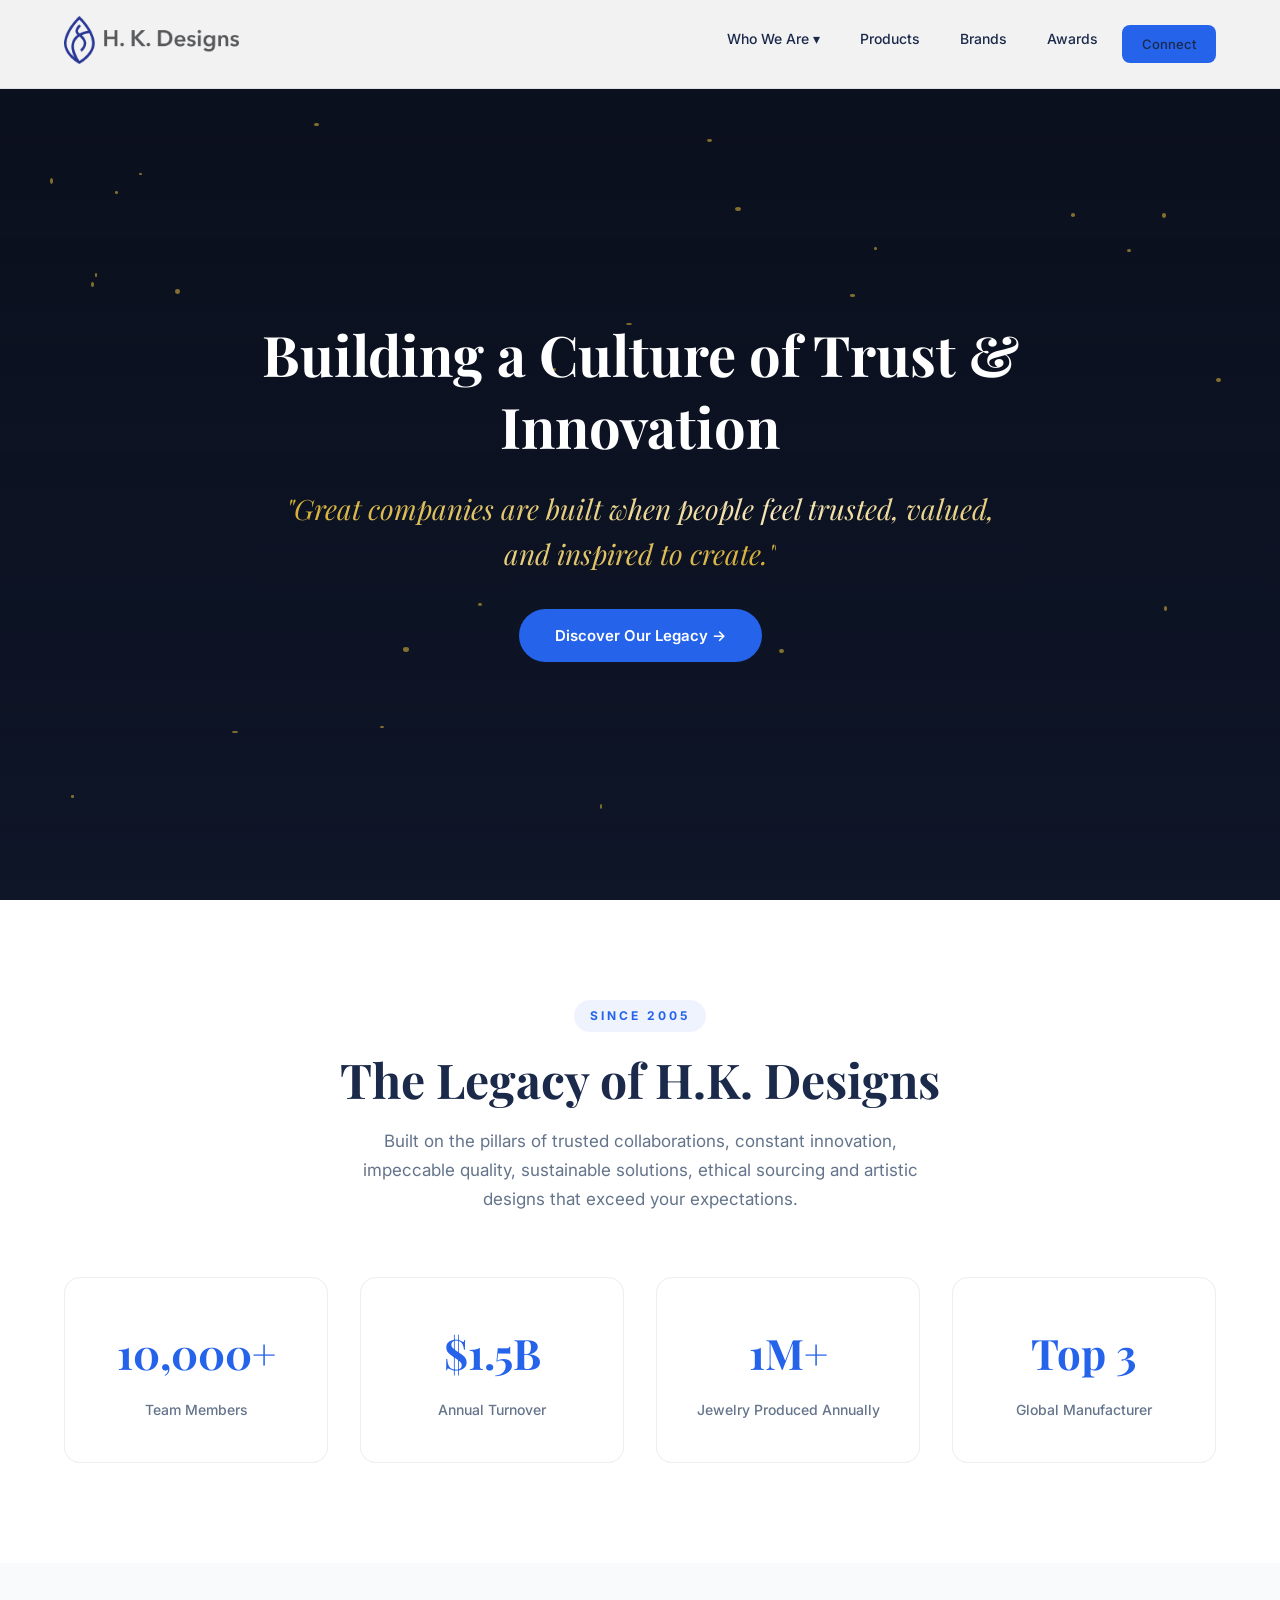
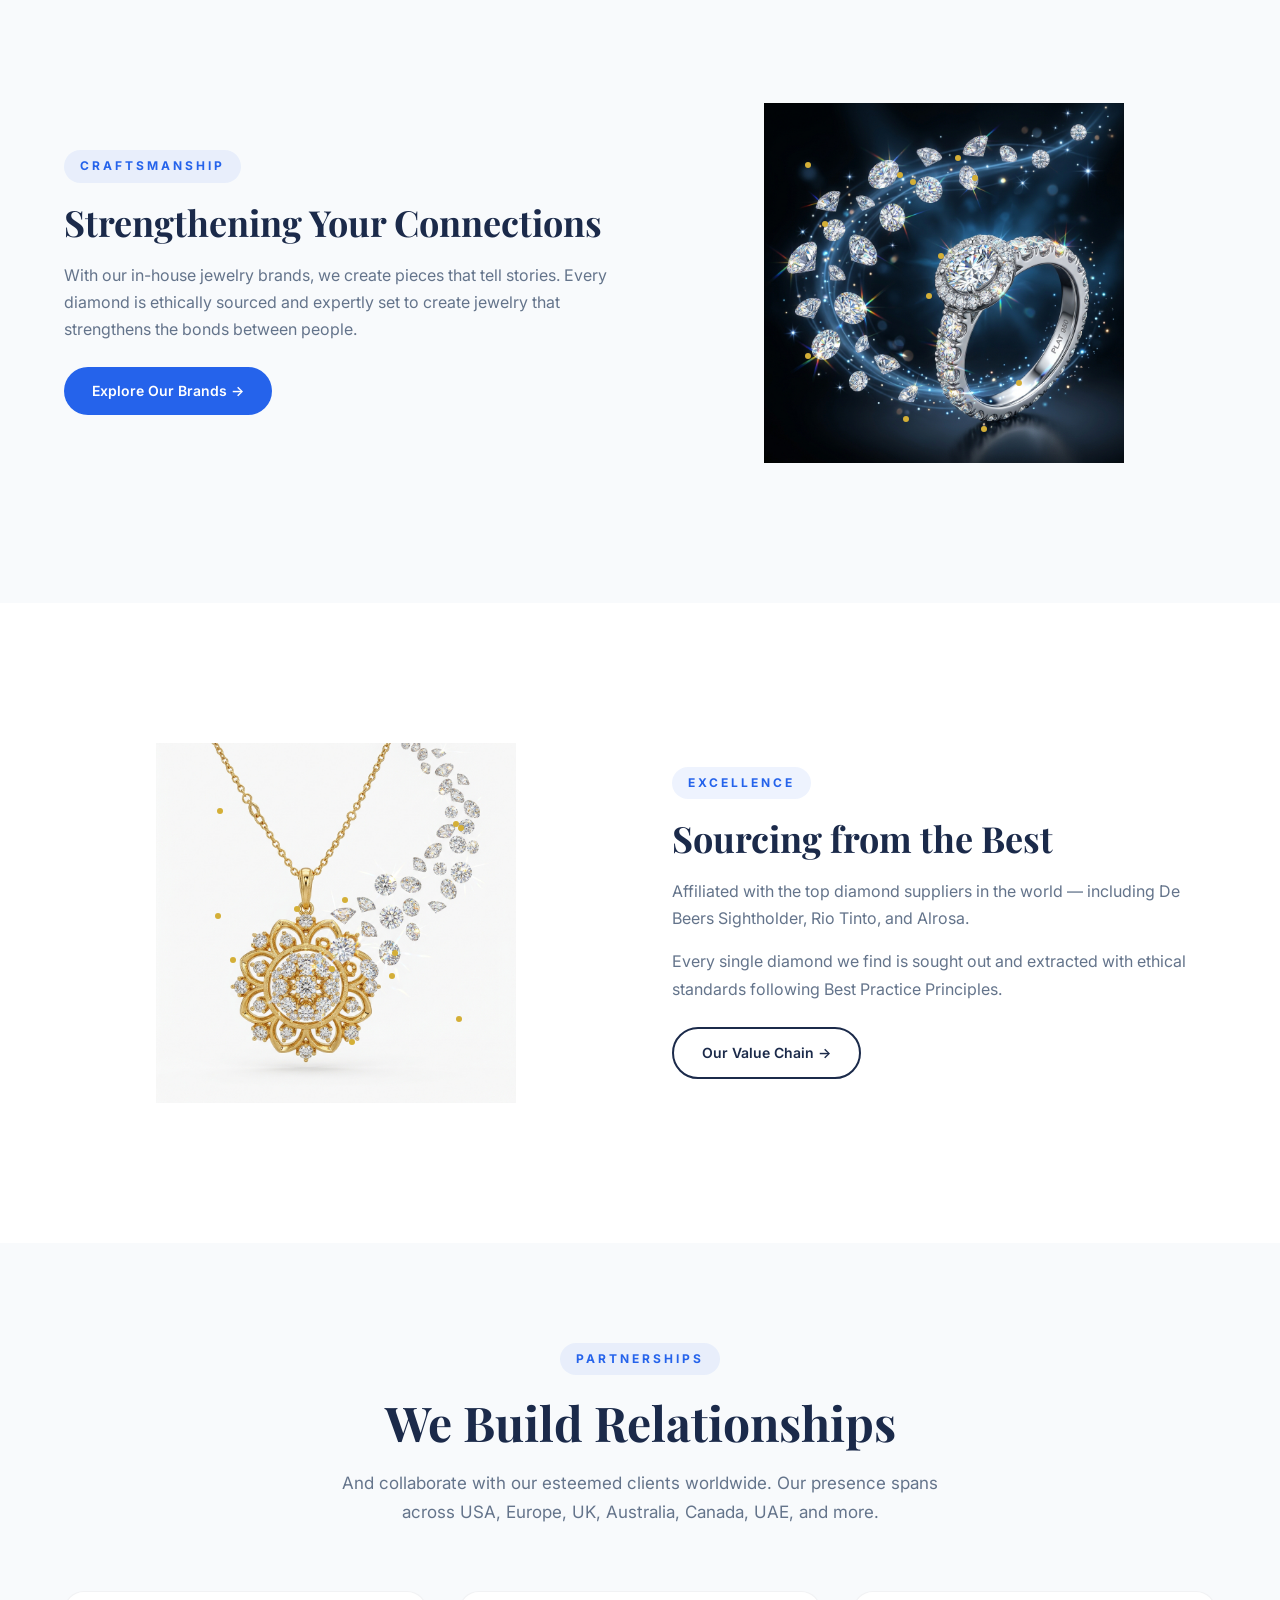
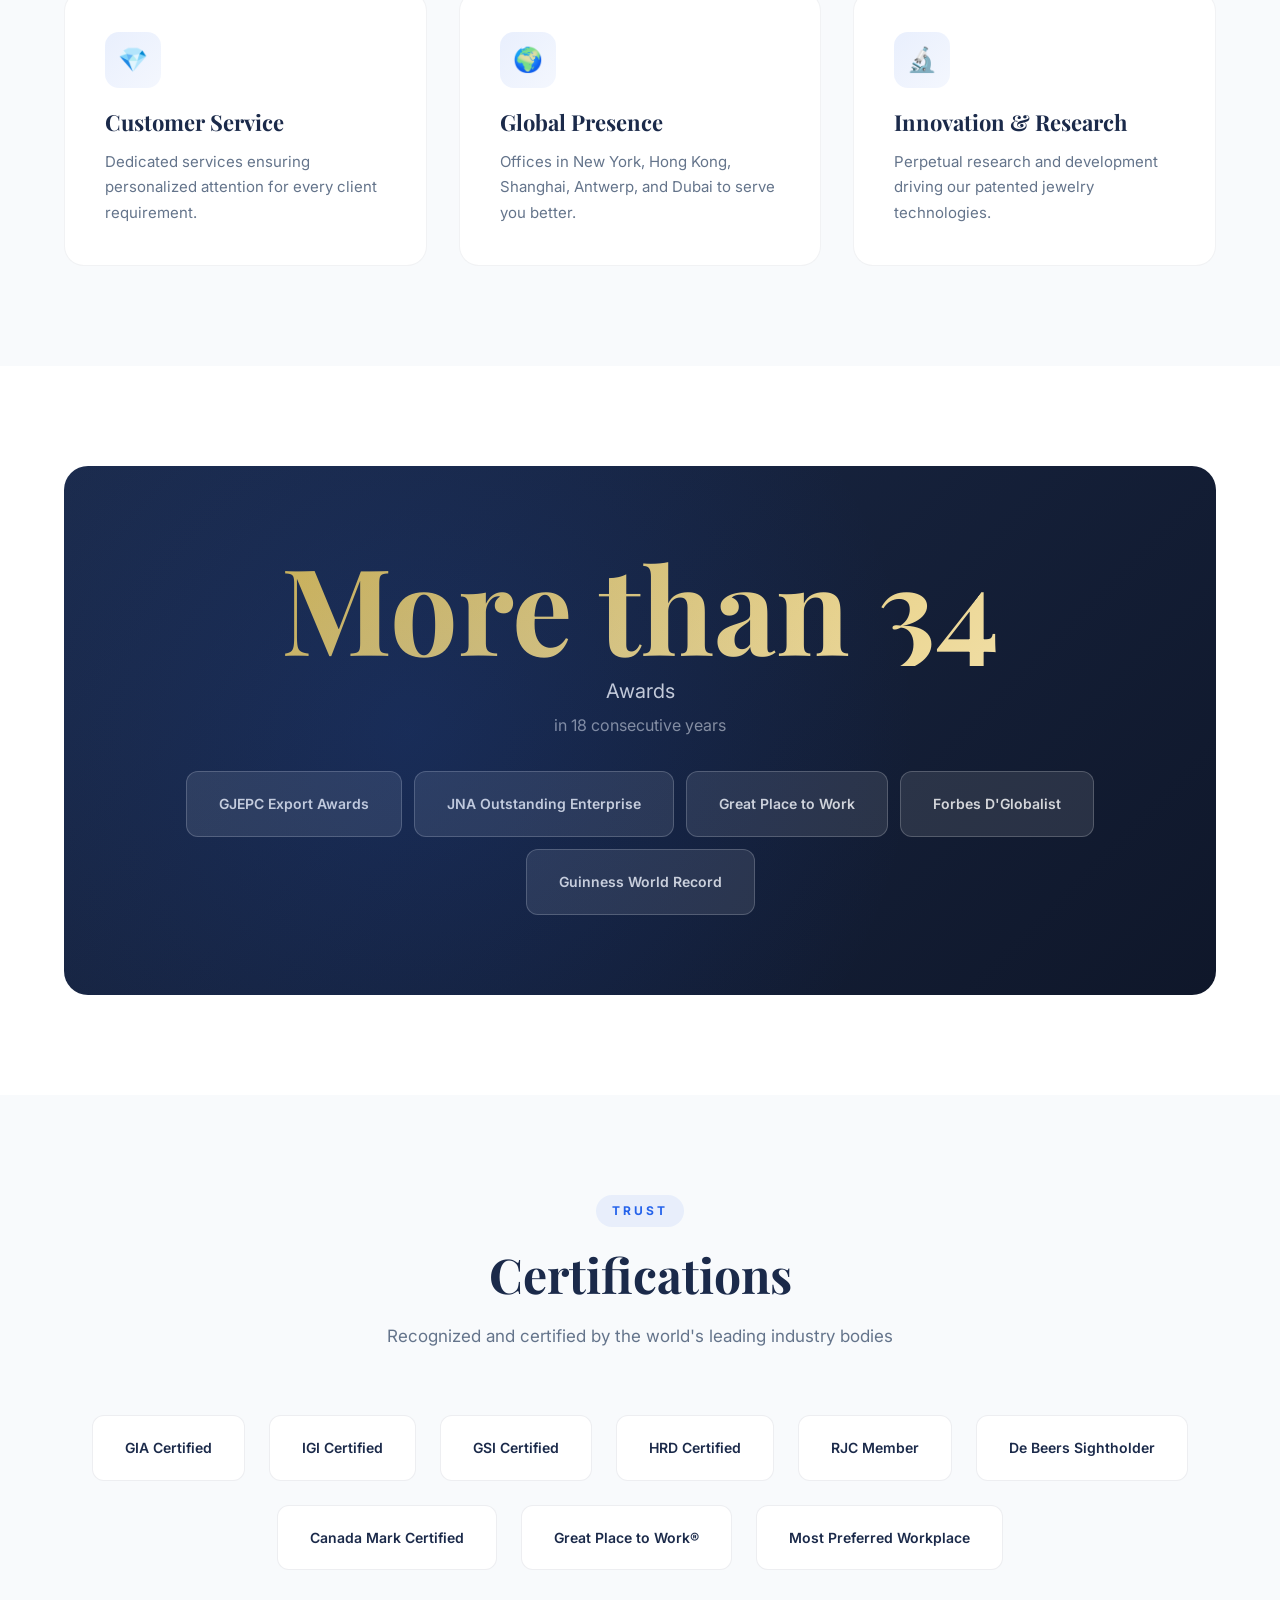
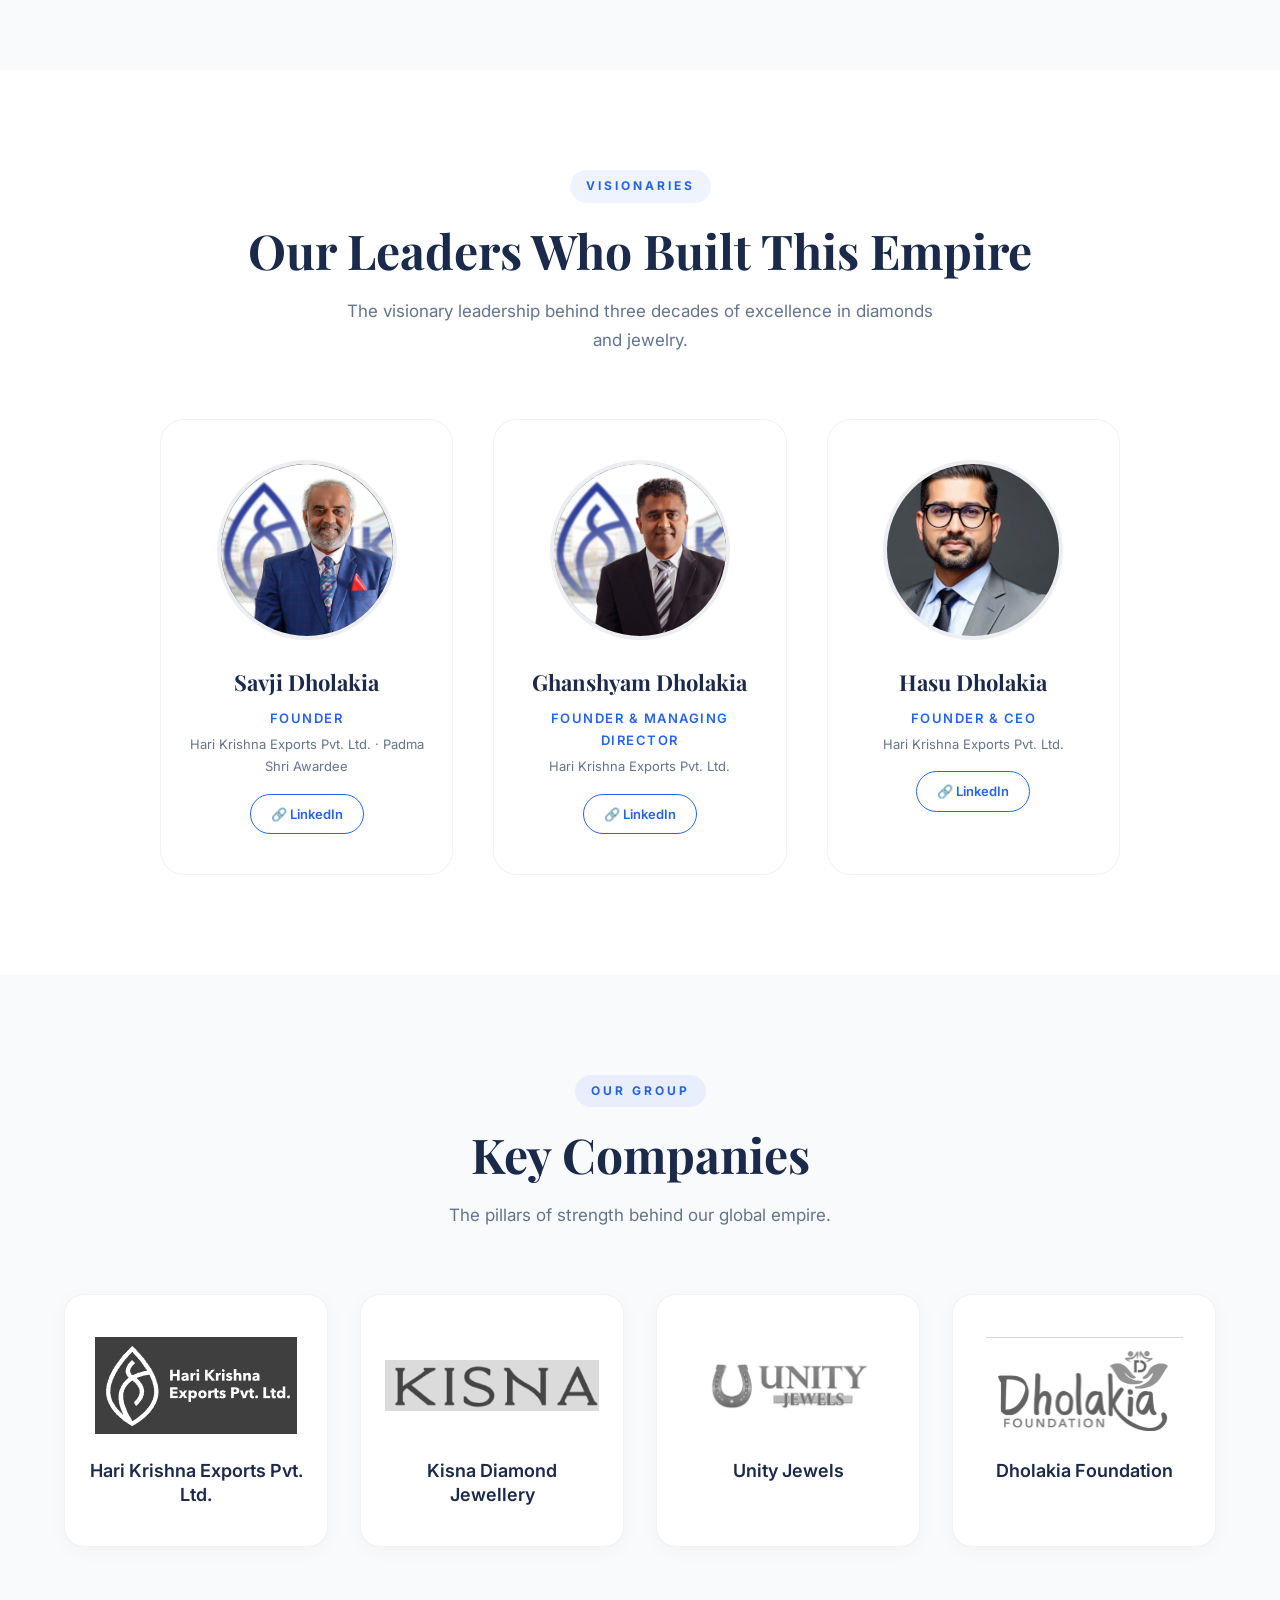
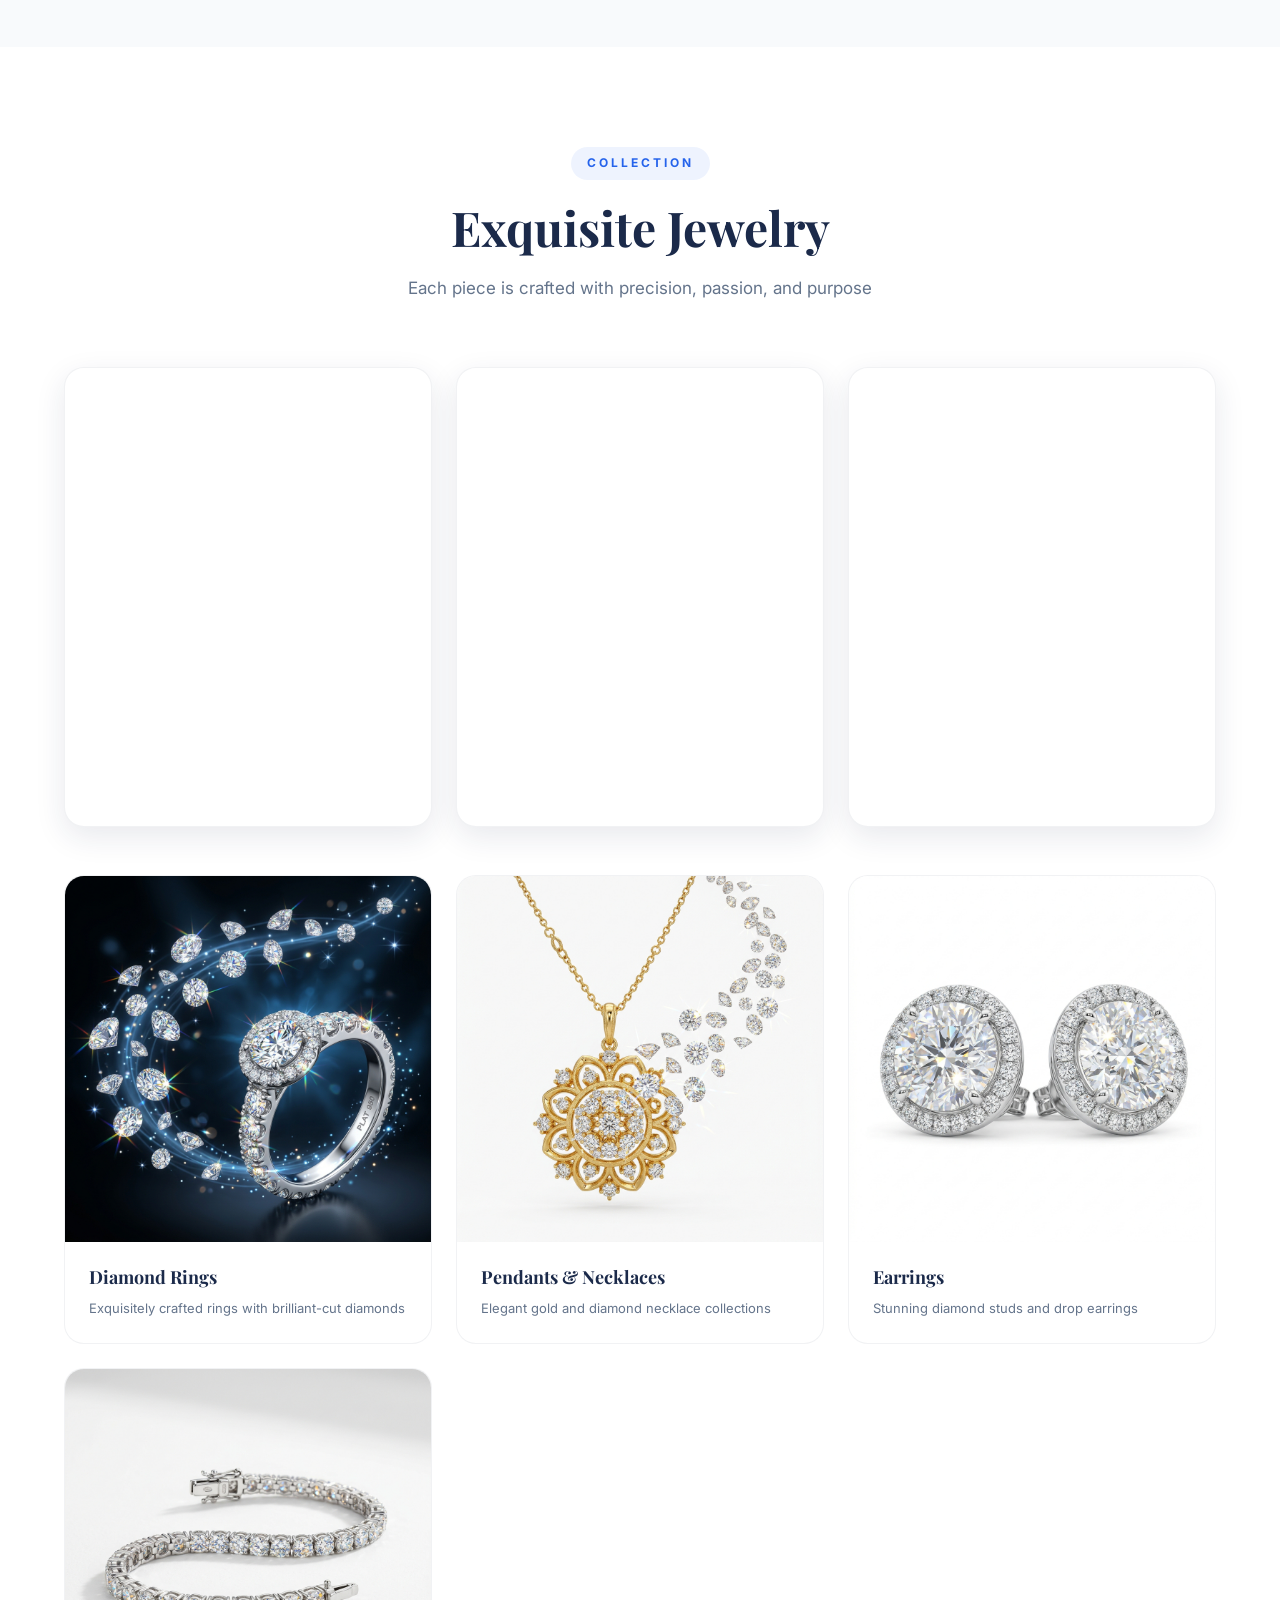
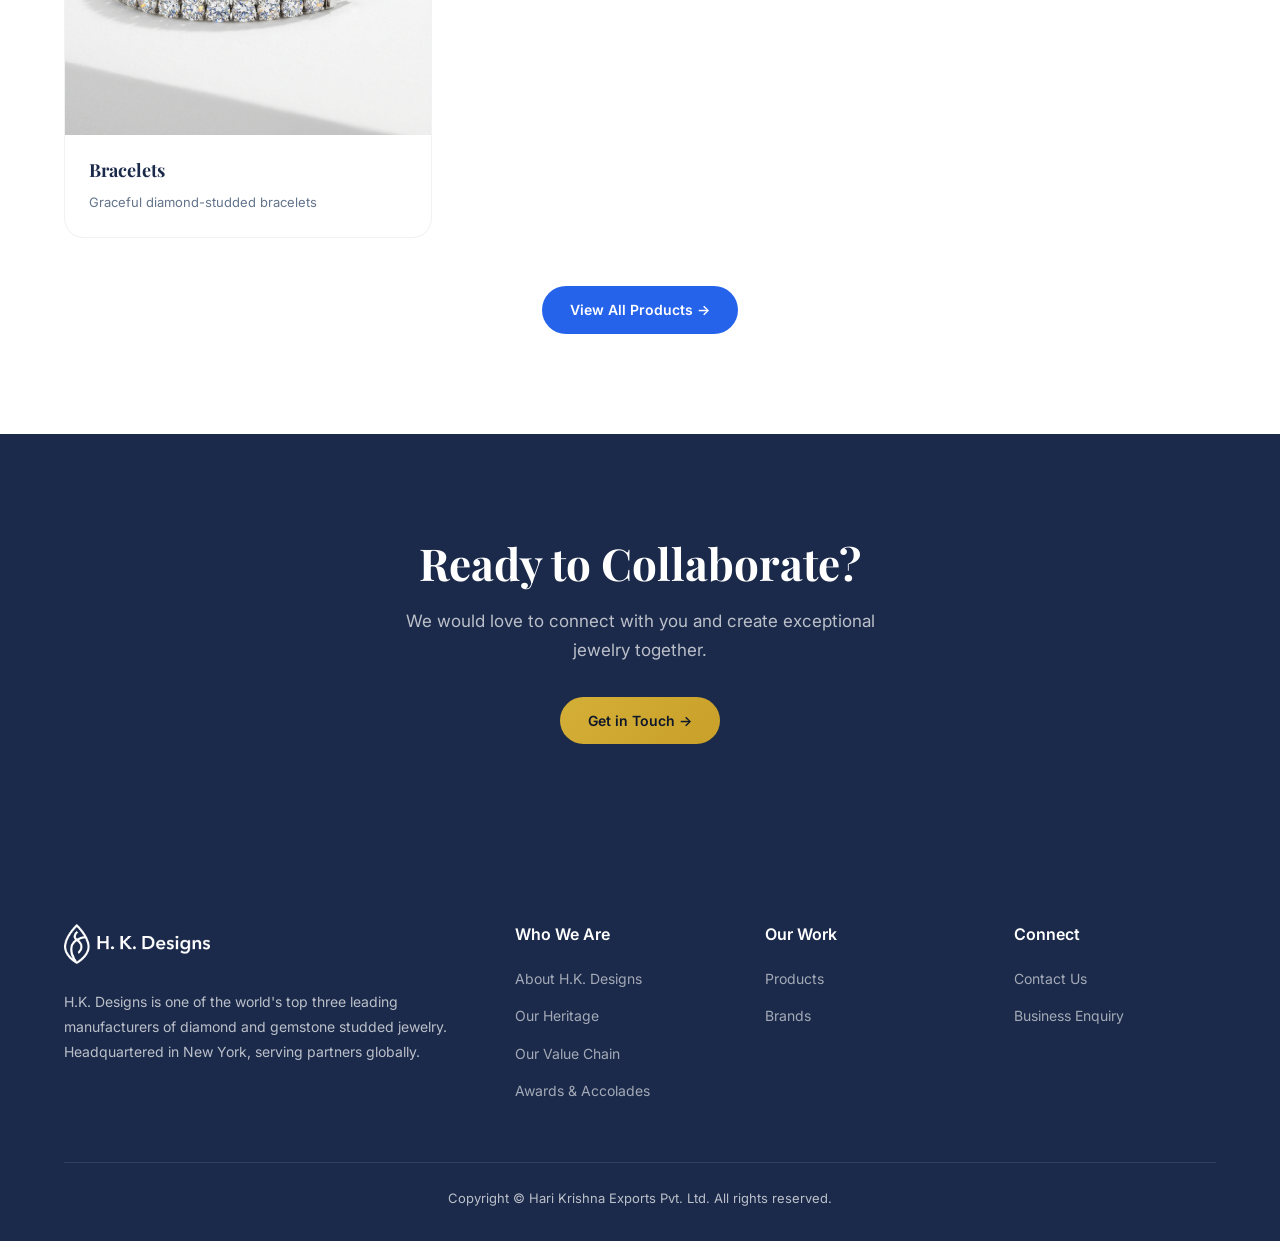
==== index.html @ 6b2a37ac "Complete HK Designs website redesign" ====
<!DOCTYPE html>
<html lang="en">

<head>
  <meta charset="UTF-8">
  <meta name="viewport" content="width=device-width, initial-scale=1.0">
  <meta name="description"
    content="H.K. Designs - Building a culture of Trust and Innovation. World's top diamond and gemstone studded jewelry manufacturer.">
  <title>H.K. Designs | Building a Culture of Trust and Innovation</title>
  <link rel="stylesheet" href="styles.css">
  <link rel="icon" href="img/hk--logo.png">
</head>

<body>

  <!-- NAVBAR -->
  <nav class="navbar" id="navbar">
    <div class="nav-inner">
      <a href="index.html" class="nav-logo"><img src="img/hk--logo.png" alt="H.K. Designs"></a>
      <ul class="nav-links" id="navLinks">
        <li class="dropdown">
          <a href="#">Who We Are ▾</a>
          <ul class="dropdown-menu">
            <li><a href="about.html">About H.K. Designs</a></li>
            <li><a href="heritage.html">Our Heritage</a></li>
            <li><a href="value-chain.html">Our Value Chain</a></li>
          </ul>
        </li>
        <li><a href="products.html">Products</a></li>
        <li><a href="brands.html">Brands</a></li>
        <li><a href="#awards">Awards</a></li>
        <li><a href="#connect" class="btn btn-primary" style="padding:8px 20px;font-size:13px;">Connect</a></li>
      </ul>
      <button class="hamburger" id="hamburger"><span></span><span></span><span></span></button>
    </div>
  </nav>

  <!-- HERO -->
  <section class="hero" id="hero">
    <div class="hero-bg">
      <video src="img/hk-video.mp4" autoplay loop muted playsinline></video>
    </div>
    <div class="hero-overlay"></div>
    <div class="hero-particles"></div>
    <!-- Cinematic stage labels -->
    <div class="hero-stage-label s1">The Foundation</div>
    <div class="hero-stage-label s2">Building the Dream</div>
    <div class="hero-stage-label s3">Coming Together</div>
    <div class="hero-content">
      <h1>Building a Culture of Trust &amp; Innovation</h1>
      <div class="hero-quote">
        <span>"Great companies are built when people feel trusted, valued, and inspired to create."</span>
      </div>
      <a href="about.html" class="hero-cta">Discover Our Legacy →</a>
    </div>
  </section>

  <!-- LEGACY -->
  <section class="section" id="legacy">
    <div class="container">
      <div class="section-header reveal">
        <span class="section-label">Since 2005</span>
        <h2>The Legacy of H.K. Designs</h2>
        <p>Built on the pillars of trusted collaborations, constant innovation, impeccable quality, sustainable
          solutions, ethical sourcing and artistic designs that exceed your expectations.</p>
      </div>
      <div class="stats-grid">
        <div class="stat-card reveal" style="transition-delay:0.1s">
          <div class="stat-number" data-count="10000" data-suffix="+">0</div>
          <div class="stat-label">Team Members</div>
        </div>
        <div class="stat-card reveal" style="transition-delay:0.2s">
          <div class="stat-number">$1.5B</div>
          <div class="stat-label">Annual Turnover</div>
        </div>
        <div class="stat-card reveal" style="transition-delay:0.3s">
          <div class="stat-number">1M+</div>
          <div class="stat-label">Jewelry Produced Annually</div>
        </div>
        <div class="stat-card reveal" style="transition-delay:0.4s">
          <div class="stat-number">Top 3</div>
          <div class="stat-label">Global Manufacturer</div>
        </div>
      </div>
    </div>
  </section>

  <!-- DIAMOND SHOWCASE -->
  <section class="section section-dark">
    <div class="container">
      <div style="display:grid;grid-template-columns:1fr 1fr;gap:64px;align-items:center;">
        <div class="reveal-left">
          <span class="section-label">Craftsmanship</span>
          <h2 style="font-size:36px;margin-bottom:16px;">Strengthening Your Connections</h2>
          <p style="color:var(--text-light);margin-bottom:24px;">With our in-house jewelry brands, we create pieces that
            tell stories. Every diamond is ethically sourced and expertly set to create jewelry that strengthens the
            bonds between people.</p>
          <a href="brands.html" class="btn btn-primary">Explore Our Brands →</a>
        </div>
        <div class="diamond-ring-anim reveal-scale">
          <img src="img/diamond-ring.png" alt="Diamond Ring">
        </div>
      </div>
    </div>
  </section>

  <!-- SOURCING -->
  <section class="section">
    <div class="container">
      <div style="display:grid;grid-template-columns:1fr 1fr;gap:64px;align-items:center;">
        <div class="diamond-ring-anim reveal-scale">
          <img src="img/diamond-pendant.png" alt="Diamond Pendant">
        </div>
        <div class="reveal-right">
          <span class="section-label">Excellence</span>
          <h2 style="font-size:36px;margin-bottom:16px;">Sourcing from the Best</h2>
          <p style="color:var(--text-light);margin-bottom:16px;">Affiliated with the top diamond suppliers in the world
            — including De Beers Sightholder, Rio Tinto, and Alrosa.</p>
          <p style="color:var(--text-light);margin-bottom:24px;">Every single diamond we find is sought out and
            extracted with ethical standards following Best Practice Principles.</p>
          <a href="value-chain.html" class="btn btn-outline">Our Value Chain →</a>
        </div>
      </div>
    </div>
  </section>

  <!-- RELATIONSHIPS -->
  <section class="section section-dark">
    <div class="container">
      <div class="section-header reveal">
        <span class="section-label">Partnerships</span>
        <h2>We Build Relationships</h2>
        <p>And collaborate with our esteemed clients worldwide. Our presence spans across USA, Europe, UK, Australia,
          Canada, UAE, and more.</p>
      </div>
      <div class="features-grid">
        <div class="feature-card reveal" style="transition-delay:0.1s">
          <div class="feature-icon">💎</div>
          <h3>Customer Service</h3>
          <p>Dedicated services ensuring personalized attention for every client requirement.</p>
        </div>
        <div class="feature-card reveal" style="transition-delay:0.2s">
          <div class="feature-icon">🌍</div>
          <h3>Global Presence</h3>
          <p>Offices in New York, Hong Kong, Shanghai, Antwerp, and Dubai to serve you better.</p>
        </div>
        <div class="feature-card reveal" style="transition-delay:0.3s">
          <div class="feature-icon">🔬</div>
          <h3>Innovation & Research</h3>
          <p>Perpetual research and development driving our patented jewelry technologies.</p>
        </div>
      </div>
    </div>
  </section>

  <!-- AWARDS -->
  <section class="section" id="awards">
    <div class="container">
      <div class="awards-counter reveal-scale">
        <div class="awards-number" data-count="34" data-prefix="More than ">0</div>
        <div class="awards-text">Awards</div>
        <div class="awards-sub">in 18 consecutive years</div>
        <div style="margin-top:32px;display:flex;flex-wrap:wrap;gap:12px;justify-content:center;">
          <span class="cert-badge"
            style="background:rgba(255,255,255,0.1);border-color:rgba(255,255,255,0.2);color:rgba(255,255,255,0.8);">GJEPC
            Export Awards</span>
          <span class="cert-badge"
            style="background:rgba(255,255,255,0.1);border-color:rgba(255,255,255,0.2);color:rgba(255,255,255,0.8);">JNA
            Outstanding Enterprise</span>
          <span class="cert-badge"
            style="background:rgba(255,255,255,0.1);border-color:rgba(255,255,255,0.2);color:rgba(255,255,255,0.8);">Great
            Place to Work</span>
          <span class="cert-badge"
            style="background:rgba(255,255,255,0.1);border-color:rgba(255,255,255,0.2);color:rgba(255,255,255,0.8);">Forbes
            D'Globalist</span>
          <span class="cert-badge"
            style="background:rgba(255,255,255,0.1);border-color:rgba(255,255,255,0.2);color:rgba(255,255,255,0.8);">Guinness
            World Record</span>
        </div>
      </div>
    </div>
  </section>

  <!-- CERTIFICATIONS -->
  <section class="section section-dark" id="certifications">
    <div class="container">
      <div class="section-header reveal">
        <span class="section-label">Trust</span>
        <h2>Certifications</h2>
        <p>Recognized and certified by the world's leading industry bodies</p>
      </div>
      <div class="cert-grid reveal">
        <span class="cert-badge">GIA Certified</span>
        <span class="cert-badge">IGI Certified</span>
        <span class="cert-badge">GSI Certified</span>
        <span class="cert-badge">HRD Certified</span>
        <span class="cert-badge">RJC Member</span>
        <span class="cert-badge">De Beers Sightholder</span>
        <span class="cert-badge">Canada Mark Certified</span>
        <span class="cert-badge">Great Place to Work®</span>
        <span class="cert-badge">Most Preferred Workplace</span>
      </div>
    </div>
  </section>

  <!-- OUR LEADERS -->
  <section class="section" id="leaders">
    <div class="container">
      <div class="section-header reveal">
        <span class="section-label">Visionaries</span>
        <h2>Our Leaders Who Built This Empire</h2>
        <p>The visionary leadership behind three decades of excellence in diamonds and jewelry.</p>
      </div>
      <div class="leaders-grid">
        <div class="leader-card reveal" style="transition-delay:0.1s">
          <div class="leader-photo">
            <img src="img/leader-savji.jpg" alt="Savji Dholakia">
          </div>
          <div class="leader-name">Savji Dholakia</div>
          <div class="leader-title">Founder</div>
          <div class="leader-subtitle">Hari Krishna Exports Pvt. Ltd. · Padma Shri Awardee</div>
          <a href="https://www.linkedin.com/in/savjidholakia/" target="_blank" class="leader-linkedin">🔗 LinkedIn</a>
        </div>
        <div class="leader-card reveal" style="transition-delay:0.2s">
          <div class="leader-photo">
            <img src="img/leader-ghanshyam.jpg" alt="Ghanshyam Dholakia">
          </div>
          <div class="leader-name">Ghanshyam Dholakia</div>
          <div class="leader-title">Founder & Managing Director</div>
          <div class="leader-subtitle">Hari Krishna Exports Pvt. Ltd.</div>
          <a href="https://www.linkedin.com/in/gddholakia/" target="_blank" class="leader-linkedin">🔗 LinkedIn</a>
        </div>
        <div class="leader-card reveal" style="transition-delay:0.3s">
          <div class="leader-photo">
            <img src="img/leader-hasu.png" alt="Hasu Dholakia">
          </div>
          <div class="leader-name">Hasu Dholakia</div>
          <div class="leader-title">Founder & CEO</div>
          <div class="leader-subtitle">Hari Krishna Exports Pvt. Ltd.</div>
          <a href="https://www.linkedin.com/in/hasudholakiya/" target="_blank" class="leader-linkedin">🔗 LinkedIn</a>
        </div>
      </div>
    </div>
  </section>

  <!-- KEY COMPANIES -->
  <section class="section section-dark">
    <div class="container">
      <div class="section-header reveal">
        <span class="section-label">Our Group</span>
        <h2>Key Companies</h2>
        <p>The pillars of strength behind our global empire.</p>
      </div>
      <div class="companies-grid">
        <div class="company-card reveal" style="transition-delay:0.1s">
          <div class="company-logo"><img src="img/HARI KRISHNA EXPORT.png" alt="Hari Krishna Exports Pvt. Ltd."></div>
          <h3>Hari Krishna Exports Pvt. Ltd.</h3>
        </div>
        <div class="company-card reveal" style="transition-delay:0.2s">
          <div class="company-logo"><img src="img/KISNA.png" alt="Kisna Diamond Jewellery"></div>
          <h3>Kisna Diamond Jewellery</h3>
        </div>
        <div class="company-card reveal" style="transition-delay:0.3s">
          <div class="company-logo"><img src="img/UNITY JEWEL.png" alt="Unity Jewels"></div>
          <h3>Unity Jewels</h3>
        </div>
        <div class="company-card reveal" style="transition-delay:0.4s">
          <div class="company-logo"><img src="img/DHOLAKIA FOUNDATION.png" alt="Dholakia Foundation"></div>
          <h3>Dholakia Foundation</h3>
        </div>
      </div>
    </div>
  </section>

  <!-- PRODUCTS PREVIEW -->
  <section class="section">
    <div class="container">
      <div class="section-header reveal">
        <span class="section-label">Collection</span>
        <h2>Exquisite Jewelry</h2>
        <p>Each piece is crafted with precision, passion, and purpose</p>
      </div>

      <div class="video-trio-grid">
        <div class="video-card reveal" style="transition-delay:0.1s">
          <video src="img/V1.mp4" autoplay loop muted playsinline></video>
        </div>
        <div class="video-card reveal" style="transition-delay:0.2s">
          <video src="img/V2.mp4" autoplay loop muted playsinline></video>
        </div>
        <div class="video-card reveal" style="transition-delay:0.3s">
          <video src="img/V3.mp4" autoplay loop muted playsinline></video>
        </div>
      </div>

      <div class="products-grid">
        <div class="product-card reveal" style="transition-delay:0.1s">
          <div class="product-img"><img src="img/diamond-ring.png" alt="Rings"></div>
          <div class="product-info">
            <h3>Diamond Rings</h3>
            <p>Exquisitely crafted rings with brilliant-cut diamonds</p>
          </div>
        </div>
        <div class="product-card reveal" style="transition-delay:0.2s">
          <div class="product-img"><img src="img/diamond-pendant.png" alt="Pendants"></div>
          <div class="product-info">
            <h3>Pendants & Necklaces</h3>
            <p>Elegant gold and diamond necklace collections</p>
          </div>
        </div>
        <div class="product-card reveal" style="transition-delay:0.3s">
          <div class="product-img"><img src="img/diamond-earrings.png" alt="Earrings"></div>
          <div class="product-info">
            <h3>Earrings</h3>
            <p>Stunning diamond studs and drop earrings</p>
          </div>
        </div>
        <div class="product-card reveal" style="transition-delay:0.4s">
          <div class="product-img"><img src="img/diamond-bracelet.png" alt="Bracelets"></div>
          <div class="product-info">
            <h3>Bracelets</h3>
            <p>Graceful diamond-studded bracelets</p>
          </div>
        </div>
      </div>
      <div style="text-align:center;margin-top:48px;" class="reveal">
        <a href="products.html" class="btn btn-primary">View All Products →</a>
      </div>
    </div>
  </section>

  <!-- CONNECT -->
  <section class="section section-navy" id="connect">
    <div class="container" style="text-align:center;">
      <div class="reveal">
        <h2 style="font-size:clamp(28px,4vw,44px);color:var(--white);margin-bottom:16px;">Ready to Collaborate?</h2>
        <p style="color:rgba(255,255,255,0.7);max-width:500px;margin:0 auto 32px;font-size:17px;">We would love to
          connect with you and create exceptional jewelry together.</p>
        <a href="mailto:info@hkdesigns.co" class="btn btn-gold">Get in Touch →</a>
      </div>
    </div>
  </section>

  <!-- FOOTER -->
  <footer class="footer">
    <div class="container">
      <div class="footer-grid">
        <div class="footer-about">
          <img src="img/hk--logo.png" alt="HK Designs" style="height:40px;filter:brightness(10);">
          <p>H.K. Designs is one of the world's top three leading manufacturers of diamond and gemstone studded jewelry.
            Headquartered in New York, serving partners globally.</p>
        </div>
        <div>
          <h4>Who We Are</h4>
          <ul class="footer-links">
            <li><a href="about.html">About H.K. Designs</a></li>
            <li><a href="heritage.html">Our Heritage</a></li>
            <li><a href="value-chain.html">Our Value Chain</a></li>
            <li><a href="#awards">Awards & Accolades</a></li>
          </ul>
        </div>
        <div>
          <h4>Our Work</h4>
          <ul class="footer-links">
            <li><a href="products.html">Products</a></li>
            <li><a href="brands.html">Brands</a></li>
          </ul>
        </div>
        <div>
          <h4>Connect</h4>
          <ul class="footer-links">
            <li><a href="mailto:info@hkdesigns.co">Contact Us</a></li>
            <li><a href="mailto:info@hkdesigns.co">Business Enquiry</a></li>
          </ul>
        </div>
      </div>
      <div class="footer-bottom">Copyright © Hari Krishna Exports Pvt. Ltd. All rights reserved.</div>
    </div>
  </footer>

  <script src="script.js"></script>
</body>

</html>
---- styles.css ----
@import url('https://fonts.googleapis.com/css2?family=Playfair+Display:ital,wght@0,400;0,600;0,700;1,400&family=Inter:wght@300;400;500;600;700&display=swap');

:root {
  --navy: #1B2A4A;
  --blue: #2563EB;
  --blue-light: #3B82F6;
  --dark: #0F172A;
  --text: #1E293B;
  --text-light: #64748B;
  --white: #FFFFFF;
  --off-white: #F8FAFC;
  --gold: #D4AF37;
  --gold-light: #F5E6B8;
}

* {
  margin: 0;
  padding: 0;
  box-sizing: border-box;
}

html {
  scroll-behavior: smooth;
}

body {
  font-family: 'Inter', sans-serif;
  color: var(--text);
  background: var(--white);
  overflow-x: hidden;
  line-height: 1.7;
}

h1,
h2,
h3,
h4,
h5 {
  font-family: 'Playfair Display', serif;
  color: var(--navy);
  line-height: 1.3;
}

.container {
  max-width: 1200px;
  margin: 0 auto;
  padding: 0 24px;
}

/* ===== NAVBAR ===== */
.navbar {
  position: fixed;
  top: 0;
  left: 0;
  right: 0;
  z-index: 1000;
  padding: 16px 0;
  background: rgba(255, 255, 255, 0.95);
  backdrop-filter: blur(20px);
  border-bottom: 1px solid rgba(27, 42, 74, 0.08);
  transition: all 0.4s ease;
}

.navbar.scrolled {
  padding: 10px 0;
  box-shadow: 0 4px 30px rgba(0, 0, 0, 0.08);
}

.nav-inner {
  display: flex;
  align-items: center;
  justify-content: space-between;
  max-width: 1200px;
  margin: 0 auto;
  padding: 0 24px;
}

.nav-logo img {
  height: 48px;
  transition: transform 0.3s;
}

.nav-logo img:hover {
  transform: scale(1.05);
}

.nav-links {
  display: flex;
  gap: 8px;
  list-style: none;
}

.nav-links a {
  text-decoration: none;
  color: var(--navy);
  font-weight: 500;
  font-size: 14px;
  padding: 8px 16px;
  border-radius: 8px;
  transition: all 0.3s;
  position: relative;
}

.nav-links a:hover,
.nav-links a.active {
  color: var(--blue);
  background: rgba(37, 99, 235, 0.06);
}

.nav-links .dropdown {
  position: relative;
}

.nav-links .dropdown-menu {
  position: absolute;
  top: 100%;
  left: 0;
  min-width: 220px;
  background: var(--white);
  border-radius: 12px;
  padding: 8px;
  box-shadow: 0 20px 60px rgba(0, 0, 0, 0.12);
  opacity: 0;
  visibility: hidden;
  transform: translateY(10px);
  transition: all 0.3s;
  list-style: none;
}

.nav-links .dropdown:hover .dropdown-menu {
  opacity: 1;
  visibility: visible;
  transform: translateY(0);
}

.dropdown-menu a {
  display: block;
  padding: 10px 16px;
  border-radius: 8px;
  font-size: 13px;
}

.hamburger {
  display: none;
  flex-direction: column;
  gap: 5px;
  cursor: pointer;
  background: none;
  border: none;
  padding: 8px;
}

.hamburger span {
  width: 24px;
  height: 2px;
  background: var(--navy);
  transition: all 0.3s;
  border-radius: 2px;
}

/* ===== HERO SECTION ===== */
.hero {
  position: relative;
  min-height: 100vh;
  display: flex;
  align-items: center;
  justify-content: center;
  overflow: hidden;
  padding-top: 80px;
  background: #0a0e1a;
}

.hero-bg {
  position: absolute;
  inset: 0;
  z-index: 0;
}

/* Multi-layer cinematic reveal: land → buildings → people */
.hero-bg img,
.hero-bg video {
  width: 100%;
  height: 100%;
  object-fit: cover;
  animation: heroStage1 2s ease-out 0.5s forwards,
    heroStage2 2.5s ease-out 2.5s forwards,
    heroStage3 2s ease-out 5s forwards;
  clip-path: inset(100% 0 0 0);
  filter: brightness(0) saturate(0);
  transform: scale(1.2);
}

/* Stage 1: Ground/land appears from bottom */
@keyframes heroStage1 {
  0% {
    clip-path: inset(100% 0 0 0);
    filter: brightness(0) saturate(0);
    transform: scale(1.2);
  }

  100% {
    clip-path: inset(55% 0 0 0);
    filter: brightness(0.4) saturate(0.3);
    transform: scale(1.15);
  }
}

/* Stage 2: Buildings rise up */
@keyframes heroStage2 {
  0% {
    clip-path: inset(55% 0 0 0);
    filter: brightness(0.4) saturate(0.3);
    transform: scale(1.15);
  }

  60% {
    clip-path: inset(15% 0 0 0);
    filter: brightness(0.7) saturate(0.6);
    transform: scale(1.08);
  }

  100% {
    clip-path: inset(0% 0 0 0);
    filter: brightness(0.85) saturate(0.8);
    transform: scale(1.04);
  }
}

/* Stage 3: Full color reveal — people & togetherness */
@keyframes heroStage3 {
  0% {
    filter: brightness(0.85) saturate(0.8);
    transform: scale(1.04);
  }

  100% {
    filter: brightness(1) saturate(1);
    transform: scale(1);
  }
}

.hero-overlay {
  position: absolute;
  inset: 0;
  z-index: 1;
  background: linear-gradient(180deg, rgba(15, 23, 42, 0.2) 0%, rgba(15, 23, 42, 0.5) 50%, rgba(15, 23, 42, 0.85) 100%);
  animation: overlayFade 7s ease forwards;
}

@keyframes overlayFade {
  0% {
    background: linear-gradient(180deg, rgba(10, 14, 26, 1) 0%, rgba(10, 14, 26, 1) 100%);
  }

  30% {
    background: linear-gradient(180deg, rgba(10, 14, 26, 0.8) 0%, rgba(10, 14, 26, 0.9) 100%);
  }

  100% {
    background: linear-gradient(180deg, rgba(15, 23, 42, 0.2) 0%, rgba(15, 23, 42, 0.5) 50%, rgba(15, 23, 42, 0.85) 100%);
  }
}

.hero-content {
  position: relative;
  z-index: 2;
  text-align: center;
  max-width: 900px;
  padding: 40px 24px;
}

.hero-content h1 {
  font-size: clamp(28px, 5vw, 56px);
  color: var(--white);
  margin-bottom: 24px;
  opacity: 0;
  animation: fadeSlideUp 1.2s ease 6s forwards;
}

.hero-quote {
  font-family: 'Playfair Display', serif;
  font-style: italic;
  font-size: clamp(18px, 3vw, 28px);
  color: var(--gold-light);
  line-height: 1.6;
  opacity: 0;
  animation: fadeSlideUp 1.2s ease 6.8s forwards;
  max-width: 750px;
  margin: 0 auto 32px;
}

.hero-quote span {
  background: linear-gradient(90deg, var(--gold), var(--gold-light), var(--gold));
  -webkit-background-clip: text;
  -webkit-text-fill-color: transparent;
  background-clip: text;
}

.hero-cta {
  display: inline-flex;
  align-items: center;
  gap: 8px;
  padding: 14px 36px;
  border-radius: 50px;
  font-weight: 600;
  text-decoration: none;
  font-size: 15px;
  transition: all 0.4s;
  background: var(--blue);
  color: var(--white);
  opacity: 0;
  animation: fadeSlideUp 1s ease 7.5s forwards;
}

.hero-cta:hover {
  background: var(--navy);
  transform: translateY(-2px);
  box-shadow: 0 8px 30px rgba(37, 99, 235, 0.3);
}

/* Stage label overlay */
.hero-stage-label {
  position: absolute;
  bottom: 20%;
  left: 50%;
  transform: translateX(-50%);
  z-index: 3;
  font-family: 'Playfair Display', serif;
  font-size: 18px;
  color: rgba(255, 255, 255, 0.7);
  letter-spacing: 4px;
  text-transform: uppercase;
  opacity: 0;
}

.hero-stage-label.s1 {
  animation: stageLabelShow 2s ease 0.8s forwards;
}

.hero-stage-label.s2 {
  animation: stageLabelShow 2.5s ease 2.8s forwards;
}

.hero-stage-label.s3 {
  animation: stageLabelShow 2s ease 5.2s forwards;
}

@keyframes stageLabelShow {
  0% {
    opacity: 0;
    transform: translateX(-50%) translateY(20px);
  }

  20% {
    opacity: 0.8;
    transform: translateX(-50%) translateY(0);
  }

  80% {
    opacity: 0.8;
    transform: translateX(-50%) translateY(0);
  }

  100% {
    opacity: 0;
    transform: translateX(-50%) translateY(-20px);
  }
}

/* ===== BUILDING ANIMATION PARTICLES ===== */
.hero-particles {
  position: absolute;
  inset: 0;
  z-index: 1;
  pointer-events: none;
  overflow: hidden;
}

.particle {
  position: absolute;
  border-radius: 50%;
  background: rgba(212, 175, 55, 0.6);
  animation: particleFloat 6s ease-in-out infinite;
}

@keyframes particleFloat {

  0%,
  100% {
    transform: translateY(0) scale(1);
    opacity: 0.6;
  }

  50% {
    transform: translateY(-40px) scale(1.5);
    opacity: 1;
  }
}

/* ===== SCROLL ANIMATIONS ===== */
.reveal {
  opacity: 0;
  transform: translateY(40px);
  transition: opacity 0.8s ease, transform 0.8s ease;
}

.reveal.active {
  opacity: 1;
  transform: translateY(0);
}

.reveal-left {
  opacity: 0;
  transform: translateX(-60px);
  transition: all 0.8s ease;
}

.reveal-left.active {
  opacity: 1;
  transform: translateX(0);
}

.reveal-right {
  opacity: 0;
  transform: translateX(60px);
  transition: all 0.8s ease;
}

.reveal-right.active {
  opacity: 1;
  transform: translateX(0);
}

.reveal-scale {
  opacity: 0;
  transform: scale(0.85);
  transition: all 0.8s ease;
}

.reveal-scale.active {
  opacity: 1;
  transform: scale(1);
}

@keyframes fadeSlideUp {
  to {
    opacity: 1;
    transform: translateY(0);
  }
}

/* ===== SECTION STYLES ===== */
.section {
  padding: 100px 0;
}

.section-dark {
  background: var(--off-white);
}

.section-navy {
  background: var(--navy);
}

.section-navy h2,
.section-navy h3,
.section-navy p {
  color: var(--white);
}

.section-header {
  text-align: center;
  margin-bottom: 64px;
}

.section-header h2 {
  font-size: clamp(28px, 4vw, 48px);
  margin-bottom: 16px;
}

.section-header p {
  font-size: 17px;
  color: var(--text-light);
  max-width: 600px;
  margin: 0 auto;
}

.section-label {
  display: inline-block;
  font-size: 12px;
  font-weight: 700;
  letter-spacing: 3px;
  text-transform: uppercase;
  color: var(--blue);
  margin-bottom: 16px;
  padding: 6px 16px;
  background: rgba(37, 99, 235, 0.08);
  border-radius: 50px;
}

/* ===== STATS ===== */
.stats-grid {
  display: grid;
  grid-template-columns: repeat(auto-fit, minmax(220px, 1fr));
  gap: 32px;
  margin-top: 48px;
}

.stat-card {
  text-align: center;
  padding: 40px 24px;
  border-radius: 16px;
  background: var(--white);
  border: 1px solid rgba(27, 42, 74, 0.08);
  transition: all 0.4s;
  position: relative;
  overflow: hidden;
}

.stat-card:hover {
  transform: translateY(-8px);
  box-shadow: 0 20px 60px rgba(0, 0, 0, 0.08);
  border-color: var(--blue);
}

.stat-card::before {
  content: '';
  position: absolute;
  top: 0;
  left: 0;
  right: 0;
  height: 3px;
  background: linear-gradient(90deg, var(--blue), var(--gold));
  transform: scaleX(0);
  transition: transform 0.4s;
  transform-origin: left;
}

.stat-card:hover::before {
  transform: scaleX(1);
}

.stat-number {
  font-family: 'Playfair Display', serif;
  font-size: 42px;
  color: var(--blue);
  font-weight: 700;
}

.stat-label {
  font-size: 14px;
  color: var(--text-light);
  margin-top: 8px;
  font-weight: 500;
}

/* ===== FEATURE CARDS ===== */
.features-grid {
  display: grid;
  grid-template-columns: repeat(auto-fit, minmax(320px, 1fr));
  gap: 32px;
}

.feature-card {
  padding: 40px;
  border-radius: 20px;
  background: var(--white);
  border: 1px solid rgba(27, 42, 74, 0.06);
  transition: all 0.4s;
  position: relative;
  overflow: hidden;
}

.feature-card:hover {
  transform: translateY(-6px);
  box-shadow: 0 24px 64px rgba(0, 0, 0, 0.08);
}

.feature-icon {
  width: 56px;
  height: 56px;
  border-radius: 14px;
  display: flex;
  align-items: center;
  justify-content: center;
  font-size: 24px;
  background: linear-gradient(135deg, rgba(37, 99, 235, 0.1), rgba(37, 99, 235, 0.05));
  margin-bottom: 20px;
}

.feature-card h3 {
  font-size: 22px;
  margin-bottom: 12px;
}

.feature-card p {
  font-size: 15px;
  color: var(--text-light);
  line-height: 1.7;
}

/* ===== IMAGE CARDS ===== */
.img-card {
  border-radius: 20px;
  overflow: hidden;
  position: relative;
  aspect-ratio: 4/3;
  cursor: pointer;
}

.img-card img {
  width: 100%;
  height: 100%;
  object-fit: cover;
  transition: transform 0.6s;
}

.img-card:hover img {
  transform: scale(1.08);
}

.img-card-overlay {
  position: absolute;
  inset: 0;
  background: linear-gradient(180deg, transparent 40%, rgba(15, 23, 42, 0.8) 100%);
  display: flex;
  align-items: flex-end;
  padding: 24px;
  transition: all 0.4s;
}

.img-card-overlay h3 {
  color: var(--white);
  font-size: 20px;
}

/* ===== AWARDS ===== */
.awards-counter {
  text-align: center;
  padding: 80px 24px;
  background: linear-gradient(135deg, var(--navy), #0F172A);
  border-radius: 24px;
  position: relative;
  overflow: hidden;
}

.awards-counter::before {
  content: '';
  position: absolute;
  inset: 0;
  background: radial-gradient(circle at 30% 50%, rgba(37, 99, 235, 0.15) 0%, transparent 60%);
}

.awards-number {
  font-family: 'Playfair Display', serif;
  font-size: clamp(60px, 10vw, 120px);
  background: linear-gradient(135deg, var(--gold), var(--gold-light));
  -webkit-background-clip: text;
  -webkit-text-fill-color: transparent;
  background-clip: text;
  font-weight: 700;
  line-height: 1;
}

.awards-text {
  color: rgba(255, 255, 255, 0.8);
  font-size: 20px;
  margin-top: 8px;
}

.awards-sub {
  color: rgba(255, 255, 255, 0.5);
  font-size: 16px;
  margin-top: 4px;
}

/* ===== DIAMOND ANIMATION ===== */
.diamond-showcase {
  position: relative;
  padding: 80px 0;
  text-align: center;
  overflow: hidden;
}

.diamond-ring-anim {
  position: relative;
  width: 360px;
  height: 360px;
  margin: 40px auto;
}

.diamond-ring-anim img {
  width: 100%;
  height: 100%;
  object-fit: contain;
  animation: floatGlow 4s ease-in-out infinite;
}

@keyframes floatGlow {

  0%,
  100% {
    transform: translateY(0) rotate(0deg);
    filter: drop-shadow(0 0 20px rgba(212, 175, 55, 0.3));
  }

  50% {
    transform: translateY(-16px) rotate(2deg);
    filter: drop-shadow(0 0 40px rgba(212, 175, 55, 0.5));
  }
}

.sparkle {
  position: absolute;
  width: 6px;
  height: 6px;
  background: var(--gold);
  border-radius: 50%;
  animation: sparkle 2s ease-in-out infinite;
}

@keyframes sparkle {

  0%,
  100% {
    opacity: 0;
    transform: scale(0);
  }

  50% {
    opacity: 1;
    transform: scale(1);
  }
}

/* ===== BRAND TIMELINE (DIAMOND DOTS) ===== */
.brand-timeline {
  position: relative;
  max-width: 800px;
  margin: 0 auto;
}

.brand-timeline::before {
  content: '';
  position: absolute;
  left: 50%;
  top: 0;
  bottom: 0;
  width: 2px;
  background: linear-gradient(180deg, var(--blue), var(--gold));
  transform: translateX(-50%);
}

.brand-timeline-item {
  display: flex;
  align-items: flex-start;
  margin-bottom: 48px;
  position: relative;
}

.brand-timeline-item:nth-child(odd) {
  flex-direction: row-reverse;
  text-align: right;
}

.brand-timeline-dot {
  position: absolute;
  left: 50%;
  top: 8px;
  transform: translateX(-50%) rotate(45deg);
  width: 14px;
  height: 14px;
  background: var(--white);
  border: 2px solid var(--blue);
  z-index: 1;
}

.brand-timeline-moving-diamond {
  position: absolute;
  left: 50%;
  top: 0;
  width: 50px;
  height: 50px;
  transform: translateX(-50%);
  background: rgba(255, 255, 255, 0.4);
  border: 2px solid rgba(255, 255, 255, 0.8);
  box-shadow: 0 0 15px rgba(255, 255, 255, 0.6), inset 0 0 10px rgba(255, 255, 255, 0.8);
  backdrop-filter: blur(4px);
  border-radius: 4px;
  z-index: 2;
  animation: rotateDiamond360 4s linear infinite;
  pointer-events: none;
  transition: top 0.1s ease-out;
}

.brand-timeline-moving-diamond img {
  width: 100%;
  height: 100%;
  object-fit: contain;
  opacity: 0.9;
}

@keyframes rotateDiamond360 {
  from {
    transform: translateX(-50%) rotate(0deg);
  }

  to {
    transform: translateX(-50%) rotate(360deg);
  }
}

.brand-timeline-content {
  width: 45%;
  padding: 24px;
  background: var(--white);
  border-radius: 16px;
  border: 1px solid rgba(27, 42, 74, 0.08);
  transition: all 0.4s;
}

.brand-timeline-content:hover {
  box-shadow: 0 12px 40px rgba(0, 0, 0, 0.08);
  transform: translateY(-4px);
}

.brand-timeline-year {
  font-family: 'Playfair Display', serif;
  font-size: 28px;
  color: var(--blue);
  font-weight: 700;
}

.brand-timeline-text {
  font-size: 14px;
  color: var(--text-light);
  margin-top: 8px;
}

@media (max-width: 768px) {
  .brand-timeline::before {
    left: 20px;
  }

  .brand-timeline-item,
  .brand-timeline-item:nth-child(odd) {
    flex-direction: column;
    text-align: left;
    padding-left: 50px;
  }

  .brand-timeline-dot {
    left: 20px;
  }

  .brand-timeline-moving-diamond {
    left: 20px;
    animation: rotateDiamond360Mobile 4s linear infinite;
  }

  @keyframes rotateDiamond360Mobile {
    from {
      transform: translateX(-50%) rotate(0deg);
    }

    to {
      transform: translateX(-50%) rotate(360deg);
    }
  }
}

/* ===== TIMELINE ===== */
.timeline {
  position: relative;
  max-width: 800px;
  margin: 0 auto;
}

.timeline::before {
  content: '';
  position: absolute;
  left: 50%;
  top: 0;
  bottom: 0;
  width: 2px;
  background: linear-gradient(180deg, var(--blue), var(--gold));
  transform: translateX(-50%);
}

.timeline-item {
  display: flex;
  align-items: flex-start;
  margin-bottom: 48px;
  position: relative;
}

.timeline-item:nth-child(odd) {
  flex-direction: row-reverse;
  text-align: right;
}

.timeline-dot {
  position: absolute;
  left: 50%;
  top: 8px;
  transform: translateX(-50%);
  width: 16px;
  height: 16px;
  border-radius: 50%;
  background: var(--blue);
  border: 3px solid var(--white);
  box-shadow: 0 0 0 3px var(--blue);
  z-index: 1;
}

.timeline-content {
  width: 45%;
  padding: 24px;
  background: var(--white);
  border-radius: 16px;
  border: 1px solid rgba(27, 42, 74, 0.08);
  transition: all 0.4s;
}

.timeline-content:hover {
  box-shadow: 0 12px 40px rgba(0, 0, 0, 0.08);
  transform: translateY(-4px);
}

.timeline-year {
  font-family: 'Playfair Display', serif;
  font-size: 28px;
  color: var(--blue);
  font-weight: 700;
}

.timeline-text {
  font-size: 14px;
  color: var(--text-light);
  margin-top: 8px;
}

/* ===== BRANDS GRID ===== */
.brands-grid {
  display: grid;
  grid-template-columns: repeat(auto-fit, minmax(340px, 1fr));
  gap: 32px;
}

.brand-card {
  padding: 40px;
  border-radius: 20px;
  background: var(--white);
  border: 1px solid rgba(27, 42, 74, 0.06);
  transition: all 0.5s;
  position: relative;
  overflow: hidden;
}

.brand-card::after {
  content: '';
  position: absolute;
  bottom: 0;
  left: 0;
  right: 0;
  height: 4px;
  background: linear-gradient(90deg, var(--blue), var(--gold));
  transform: scaleX(0);
  transition: transform 0.4s;
  transform-origin: left;
}

.brand-card:hover {
  transform: translateY(-8px);
  box-shadow: 0 24px 64px rgba(0, 0, 0, 0.1);
}

.brand-card:hover::after {
  transform: scaleX(1);
}

.brand-card h3 {
  font-size: 24px;
  margin-bottom: 8px;
  color: var(--navy);
}

.brand-tagline {
  font-style: italic;
  color: var(--blue);
  font-size: 14px;
  margin-bottom: 16px;
  font-weight: 500;
}

.brand-card p {
  font-size: 14px;
  color: var(--text-light);
  line-height: 1.7;
}

/* ===== VALUE CHAIN ===== */
.chain-steps {
  display: flex;
  flex-direction: column;
  gap: 0;
  position: relative;
}

.chain-step {
  display: grid;
  grid-template-columns: 1fr 80px 1fr;
  align-items: center;
  min-height: 200px;
}

.chain-step:nth-child(even) .chain-text {
  order: 3;
  text-align: left;
}

.chain-step:nth-child(even) .chain-visual {
  order: 1;
}

.chain-num {
  width: 60px;
  height: 60px;
  border-radius: 50%;
  display: flex;
  align-items: center;
  justify-content: center;
  margin: 0 auto;
  background: var(--blue);
  color: var(--white);
  font-weight: 700;
  font-size: 20px;
  font-family: 'Playfair Display', serif;
  position: relative;
  z-index: 1;
}

.chain-text h3 {
  font-size: 22px;
  margin-bottom: 8px;
}

.chain-text p {
  font-size: 14px;
  color: var(--text-light);
}

/* ===== VIDEO TRIO GRID ===== */
.video-trio-grid {
  display: grid;
  grid-template-columns: repeat(3, 1fr);
  gap: 24px;
  margin-bottom: 48px;
}

.video-card {
  border-radius: 20px;
  overflow: hidden;
  position: relative;
  box-shadow: 0 10px 30px rgba(27, 42, 74, 0.1);
  background: var(--white);
  border: 1px solid rgba(27, 42, 74, 0.06);
  aspect-ratio: 4/5;
}

.video-card video {
  width: 100%;
  height: 100%;
  object-fit: cover;
  transition: transform 0.6s;
}

.video-card:hover video {
  transform: scale(1.05);
}

@media (max-width: 768px) {
  .video-trio-grid {
    grid-template-columns: 1fr;
  }
}

/* ===== PRODUCTS GRID ===== */
.products-grid {
  display: grid;
  grid-template-columns: repeat(auto-fit, minmax(280px, 1fr));
  gap: 24px;
}

.product-card {
  border-radius: 20px;
  overflow: hidden;
  background: var(--white);
  border: 1px solid rgba(27, 42, 74, 0.06);
  transition: all 0.5s;
  perspective: 800px;
}

.product-card:hover {
  transform: translateY(-8px);
  box-shadow: 0 24px 64px rgba(0, 0, 0, 0.1);
}

.product-img {
  aspect-ratio: 1;
  overflow: hidden;
  position: relative;
  perspective: 600px;
}

.product-img img {
  width: 100%;
  height: 100%;
  object-fit: cover;
  transition: transform 0.6s;
}

.product-card:hover .product-img img {
  transform: scale(1.1) rotate(1deg);
}

.product-info {
  padding: 24px;
}

.product-info h3 {
  font-size: 18px;
  margin-bottom: 8px;
}

.product-info p {
  font-size: 13px;
  color: var(--text-light);
}

/* 3D Product Showcase Cards */
.product-3d-grid {
  display: grid;
  grid-template-columns: repeat(auto-fit, minmax(300px, 1fr));
  gap: 40px;
}

.product-3d-card {
  perspective: 1000px;
  text-align: center;
}

.product-3d-inner {
  position: relative;
  border-radius: 24px;
  overflow: hidden;
  background: var(--white);
  border: 1px solid rgba(27, 42, 74, 0.06);
  transition: all 0.6s cubic-bezier(0.23, 1, 0.32, 1);
  transform-style: preserve-3d;
}

.product-3d-card:hover .product-3d-inner {
  transform: rotateY(8deg) rotateX(5deg);
  box-shadow: -20px 20px 60px rgba(27, 42, 74, 0.15);
}

.product-3d-card:nth-child(even):hover .product-3d-inner {
  transform: rotateY(-8deg) rotateX(5deg);
  box-shadow: 20px 20px 60px rgba(27, 42, 74, 0.15);
}

.product-3d-img {
  aspect-ratio: 1;
  overflow: hidden;
  position: relative;
  background: linear-gradient(135deg, #f8f9ff, #eef1f8);
}

.product-3d-img img {
  width: 80%;
  height: 80%;
  object-fit: contain;
  position: absolute;
  top: 10%;
  left: 10%;
  transition: transform 0.8s cubic-bezier(0.23, 1, 0.32, 1);
  filter: drop-shadow(0 10px 30px rgba(0, 0, 0, 0.15));
}

.product-3d-card:hover .product-3d-img img {
  transform: scale(1.12) rotateY(15deg);
}

.product-3d-card:nth-child(even):hover .product-3d-img img {
  transform: scale(1.12) rotateY(-15deg);
}

/* Continuous spin variant */
.product-3d-img.spin img {
  animation: gentleSpin 8s ease-in-out infinite;
}

@keyframes gentleSpin {
  0% {
    transform: rotateY(0deg);
  }

  25% {
    transform: rotateY(15deg) scale(1.03);
  }

  50% {
    transform: rotateY(0deg);
  }

  75% {
    transform: rotateY(-15deg) scale(1.03);
  }

  100% {
    transform: rotateY(0deg);
  }
}

/* Float variant */
.product-3d-img.float img {
  animation: floatProduct 5s ease-in-out infinite;
}

@keyframes floatProduct {

  0%,
  100% {
    transform: translateY(0) rotateZ(0deg);
  }

  50% {
    transform: translateY(-12px) rotateZ(2deg);
  }
}

.product-3d-info {
  padding: 28px;
}

.product-3d-info h3 {
  font-size: 20px;
  margin-bottom: 8px;
}

.product-3d-info p {
  font-size: 14px;
  color: var(--text-light);
  line-height: 1.6;
}

.product-3d-badge {
  display: inline-block;
  margin-top: 12px;
  padding: 4px 14px;
  border-radius: 50px;
  font-size: 11px;
  font-weight: 700;
  letter-spacing: 1px;
  text-transform: uppercase;
}

.badge-new {
  background: rgba(37, 99, 235, 0.1);
  color: var(--blue);
}

.badge-popular {
  background: rgba(212, 175, 55, 0.15);
  color: #B8960C;
}

.badge-exclusive {
  background: rgba(27, 42, 74, 0.08);
  color: var(--navy);
}

/* Hero product spotlight */
.product-spotlight {
  display: grid;
  grid-template-columns: 1fr 1fr;
  gap: 64px;
  align-items: center;
  perspective: 1200px;
}

.product-spotlight-img {
  position: relative;
  perspective: 800px;
}

.product-spotlight-img img {
  width: 100%;
  border-radius: 24px;
  filter: drop-shadow(0 20px 50px rgba(0, 0, 0, 0.2));
  transition: transform 0.8s cubic-bezier(0.23, 1, 0.32, 1);
}

.product-spotlight-img:hover img {
  transform: rotateY(12deg) rotateX(5deg) scale(1.05);
}

.product-spotlight-img .sparkle-ring {
  position: absolute;
  inset: -20px;
  border: 2px dashed rgba(212, 175, 55, 0.3);
  border-radius: 50%;
  animation: spinRing 20s linear infinite;
}

@keyframes spinRing {
  to {
    transform: rotate(360deg);
  }
}

/* ===== CERTIFICATIONS ===== */
.cert-grid {
  display: flex;
  flex-wrap: wrap;
  gap: 24px;
  justify-content: center;
}

.cert-badge {
  padding: 20px 32px;
  border-radius: 12px;
  background: var(--white);
  border: 1px solid rgba(27, 42, 74, 0.08);
  font-weight: 600;
  font-size: 14px;
  color: var(--navy);
  transition: all 0.3s;
  cursor: default;
}

.cert-badge:hover {
  border-color: var(--blue);
  color: var(--blue);
  transform: translateY(-4px);
  box-shadow: 0 8px 24px rgba(37, 99, 235, 0.1);
}

/* ===== FOOTER ===== */
.footer {
  background: var(--navy);
  color: rgba(255, 255, 255, 0.7);
  padding: 80px 0 32px;
}

.footer-grid {
  display: grid;
  grid-template-columns: 2fr 1fr 1fr 1fr;
  gap: 48px;
  margin-bottom: 48px;
}

.footer h4 {
  color: var(--white);
  font-size: 16px;
  margin-bottom: 20px;
  font-family: 'Inter', sans-serif;
  font-weight: 600;
}

.footer-about p {
  font-size: 14px;
  line-height: 1.8;
  margin-top: 16px;
}

.footer-links {
  list-style: none;
}

.footer-links li {
  margin-bottom: 10px;
}

.footer-links a {
  color: rgba(255, 255, 255, 0.6);
  text-decoration: none;
  font-size: 14px;
  transition: all 0.3s;
}

.footer-links a:hover {
  color: var(--gold);
  padding-left: 4px;
}

.footer-bottom {
  border-top: 1px solid rgba(255, 255, 255, 0.1);
  padding-top: 24px;
  text-align: center;
  font-size: 13px;
}

/* ===== BREADCRUMB ===== */
.breadcrumb {
  padding: 100px 0 40px;
  background: var(--off-white);
}

.breadcrumb-links {
  display: flex;
  gap: 8px;
  align-items: center;
  font-size: 14px;
}

.breadcrumb-links a {
  color: var(--blue);
  text-decoration: none;
}

.breadcrumb-links span {
  color: var(--text-light);
}

.page-title {
  font-size: clamp(32px, 5vw, 52px);
  margin-top: 16px;
}

/* ===== ABOUT VALUES ===== */
.values-grid {
  display: grid;
  grid-template-columns: repeat(auto-fit, minmax(200px, 1fr));
  gap: 24px;
}

.value-card {
  text-align: center;
  padding: 32px 20px;
  border-radius: 16px;
  background: var(--white);
  border: 1px solid rgba(27, 42, 74, 0.06);
  transition: all 0.4s;
}

.value-card:hover {
  transform: translateY(-6px);
  box-shadow: 0 16px 48px rgba(0, 0, 0, 0.08);
}

.value-icon {
  font-size: 36px;
  margin-bottom: 16px;
}

.value-card h4 {
  font-size: 18px;
  margin-bottom: 8px;
}

.value-card p {
  font-size: 13px;
  color: var(--text-light);
}

/* ===== BUTTONS ===== */
.btn {
  display: inline-flex;
  align-items: center;
  gap: 8px;
  padding: 12px 28px;
  border-radius: 50px;
  font-weight: 600;
  text-decoration: none;
  font-size: 14px;
  transition: all 0.4s;
  cursor: pointer;
  border: none;
}

.btn-primary {
  background: var(--blue);
  color: var(--white);
}

.btn-primary:hover {
  background: var(--navy);
  transform: translateY(-2px);
  box-shadow: 0 8px 24px rgba(37, 99, 235, 0.3);
}

.btn-outline {
  background: transparent;
  color: var(--navy);
  border: 2px solid var(--navy);
}

.btn-outline:hover {
  background: var(--navy);
  color: var(--white);
}

.btn-gold {
  background: linear-gradient(135deg, var(--gold), #C9A029);
  color: var(--dark);
}

.btn-gold:hover {
  transform: translateY(-2px);
  box-shadow: 0 8px 24px rgba(212, 175, 55, 0.4);
}

/* ===== COMPANIES GRID ===== */
.companies-grid {
  display: grid;
  grid-template-columns: repeat(auto-fit, minmax(240px, 1fr));
  gap: 32px;
}

.company-card {
  text-align: center;
  padding: 40px 24px;
  border-radius: 20px;
  background: var(--white);
  border: 1px solid rgba(27, 42, 74, 0.06);
  transition: all 0.5s cubic-bezier(0.23, 1, 0.32, 1);
  position: relative;
  overflow: hidden;
  box-shadow: 0 4px 20px rgba(0, 0, 0, 0.03);
}

.company-card:hover {
  transform: translateY(-8px);
  box-shadow: 0 24px 64px rgba(27, 42, 74, 0.1);
  border-color: rgba(37, 99, 235, 0.3);
}

.company-logo {
  height: 100px;
  display: flex;
  align-items: center;
  justify-content: center;
  margin-bottom: 24px;
}

.company-logo img {
  max-width: 100%;
  max-height: 100%;
  object-fit: contain;
  filter: grayscale(100%) opacity(0.8);
  transition: all 0.5s ease;
}

.company-card:hover .company-logo img {
  filter: grayscale(0%) opacity(1);
  transform: scale(1.05);
}

.company-card h3 {
  font-size: 18px;
  color: var(--navy);
  font-family: 'Inter', sans-serif;
  font-weight: 600;
}

/* ===== LEADERS SECTION ===== */
.leaders-grid {
  display: grid;
  grid-template-columns: repeat(3, 1fr);
  gap: 40px;
  max-width: 960px;
  margin: 0 auto;
}

.leader-card {
  text-align: center;
  padding: 40px 24px;
  border-radius: 24px;
  background: var(--white);
  border: 1px solid rgba(27, 42, 74, 0.06);
  transition: all 0.5s;
  position: relative;
  overflow: hidden;
}

.leader-card:hover {
  transform: translateY(-10px);
  box-shadow: 0 30px 80px rgba(27, 42, 74, 0.12);
  border-color: var(--blue);
}

.leader-card::before {
  content: '';
  position: absolute;
  top: 0;
  left: 0;
  right: 0;
  height: 4px;
  background: linear-gradient(90deg, var(--blue), var(--gold));
  transform: scaleX(0);
  transition: transform 0.5s;
  transform-origin: left;
}

.leader-card:hover::before {
  transform: scaleX(1);
}

.leader-photo {
  width: 180px;
  height: 180px;
  border-radius: 50%;
  margin: 0 auto 24px;
  overflow: hidden;
  border: 4px solid rgba(27, 42, 74, 0.08);
  transition: all 0.5s;
  position: relative;
}

.leader-card:hover .leader-photo {
  border-color: var(--blue);
  box-shadow: 0 0 0 6px rgba(37, 99, 235, 0.15);
  transform: scale(1.05);
}

.leader-photo img {
  width: 100%;
  height: 100%;
  object-fit: cover;
  transition: transform 0.5s;
}

.leader-card:hover .leader-photo img {
  transform: scale(1.08);
}

.leader-name {
  font-family: 'Playfair Display', serif;
  font-size: 22px;
  color: var(--navy);
  margin-bottom: 6px;
  font-weight: 700;
}

.leader-title {
  font-size: 13px;
  color: var(--blue);
  font-weight: 600;
  text-transform: uppercase;
  letter-spacing: 1.5px;
  margin-bottom: 4px;
}

.leader-subtitle {
  font-size: 13px;
  color: var(--text-light);
  margin-bottom: 16px;
}

.leader-linkedin {
  display: inline-flex;
  align-items: center;
  gap: 6px;
  padding: 8px 20px;
  border-radius: 50px;
  font-size: 13px;
  text-decoration: none;
  color: var(--blue);
  font-weight: 600;
  border: 1.5px solid var(--blue);
  transition: all 0.3s;
}

.leader-linkedin:hover {
  background: var(--blue);
  color: var(--white);
}

@media (max-width: 768px) {
  .leaders-grid {
    grid-template-columns: 1fr;
    max-width: 360px;
  }
}

/* ===== FALLING DIAMONDS ON SCROLL ===== */
.scroll-diamond {
  position: fixed;
  width: 18px;
  height: 18px;
  z-index: 999;
  pointer-events: none;
  opacity: 0;
  animation: diamondFall 2.5s ease-in forwards;
}

.scroll-diamond::before {
  content: '💎';
  font-size: 16px;
  display: block;
}

.scroll-diamond.alt::before {
  content: '◆';
  font-size: 14px;
  color: var(--blue);
  text-shadow: 0 0 8px rgba(37, 99, 235, 0.5);
}

.scroll-diamond.gold::before {
  content: '◆';
  font-size: 12px;
  color: var(--gold);
  text-shadow: 0 0 8px rgba(212, 175, 55, 0.5);
}

@keyframes diamondFall {
  0% {
    opacity: 0;
    transform: translateY(-20px) rotate(0deg) scale(0.5);
  }

  10% {
    opacity: 1;
    transform: translateY(0) rotate(30deg) scale(1);
  }

  70% {
    opacity: 0.8;
    transform: translateY(calc(100vh - 100px)) rotate(280deg) scale(0.9);
  }

  100% {
    opacity: 0;
    transform: translateY(100vh) rotate(360deg) scale(0.3);
  }
}

/* Left-side diamonds sway right */
.scroll-diamond.from-left {
  animation: diamondFallLeft 2.5s ease-in forwards;
}

@keyframes diamondFallLeft {
  0% {
    opacity: 0;
    transform: translateY(-20px) translateX(0) rotate(0deg) scale(0.5);
  }

  10% {
    opacity: 1;
    transform: translateY(0) translateX(10px) rotate(20deg) scale(1);
  }

  40% {
    transform: translateY(40vh) translateX(50px) rotate(140deg) scale(0.9);
    opacity: 0.8;
  }

  70% {
    transform: translateY(70vh) translateX(20px) rotate(260deg) scale(0.7);
    opacity: 0.5;
  }

  100% {
    opacity: 0;
    transform: translateY(100vh) translateX(40px) rotate(360deg) scale(0.3);
  }
}

/* Right-side diamonds sway left */
.scroll-diamond.from-right {
  animation: diamondFallRight 2.5s ease-in forwards;
}

@keyframes diamondFallRight {
  0% {
    opacity: 0;
    transform: translateY(-20px) translateX(0) rotate(0deg) scale(0.5);
  }

  10% {
    opacity: 1;
    transform: translateY(0) translateX(-10px) rotate(-20deg) scale(1);
  }

  40% {
    transform: translateY(40vh) translateX(-50px) rotate(-140deg) scale(0.9);
    opacity: 0.8;
  }

  70% {
    transform: translateY(70vh) translateX(-20px) rotate(-260deg) scale(0.7);
    opacity: 0.5;
  }

  100% {
    opacity: 0;
    transform: translateY(100vh) translateX(-40px) rotate(-360deg) scale(0.3);
  }
}

/* ===== RESPONSIVE ===== */
@media (max-width: 768px) {
  .nav-links {
    display: none;
    position: fixed;
    top: 0;
    left: 0;
    right: 0;
    bottom: 0;
    background: var(--white);
    flex-direction: column;
    align-items: center;
    justify-content: center;
    gap: 16px;
  }

  .nav-links.open {
    display: flex;
  }

  .hamburger {
    display: flex;
  }

  .footer-grid {
    grid-template-columns: 1fr;
  }

  .timeline::before {
    left: 20px;
  }

  .timeline-item,
  .timeline-item:nth-child(odd) {
    flex-direction: column;
    text-align: left;
    padding-left: 50px;
  }

  .timeline-dot {
    left: 20px;
  }

  .timeline-content {
    width: 100%;
  }

  .chain-step {
    grid-template-columns: 60px 1fr;
  }

  .chain-step:nth-child(even) .chain-text {
    order: unset;
    text-align: left;
  }

  .chain-step:nth-child(even) .chain-visual {
    display: none;
  }

  .chain-step .chain-visual {
    display: none;
  }

  .features-grid {
    grid-template-columns: 1fr;
  }

  .brands-grid {
    grid-template-columns: 1fr;
  }
}
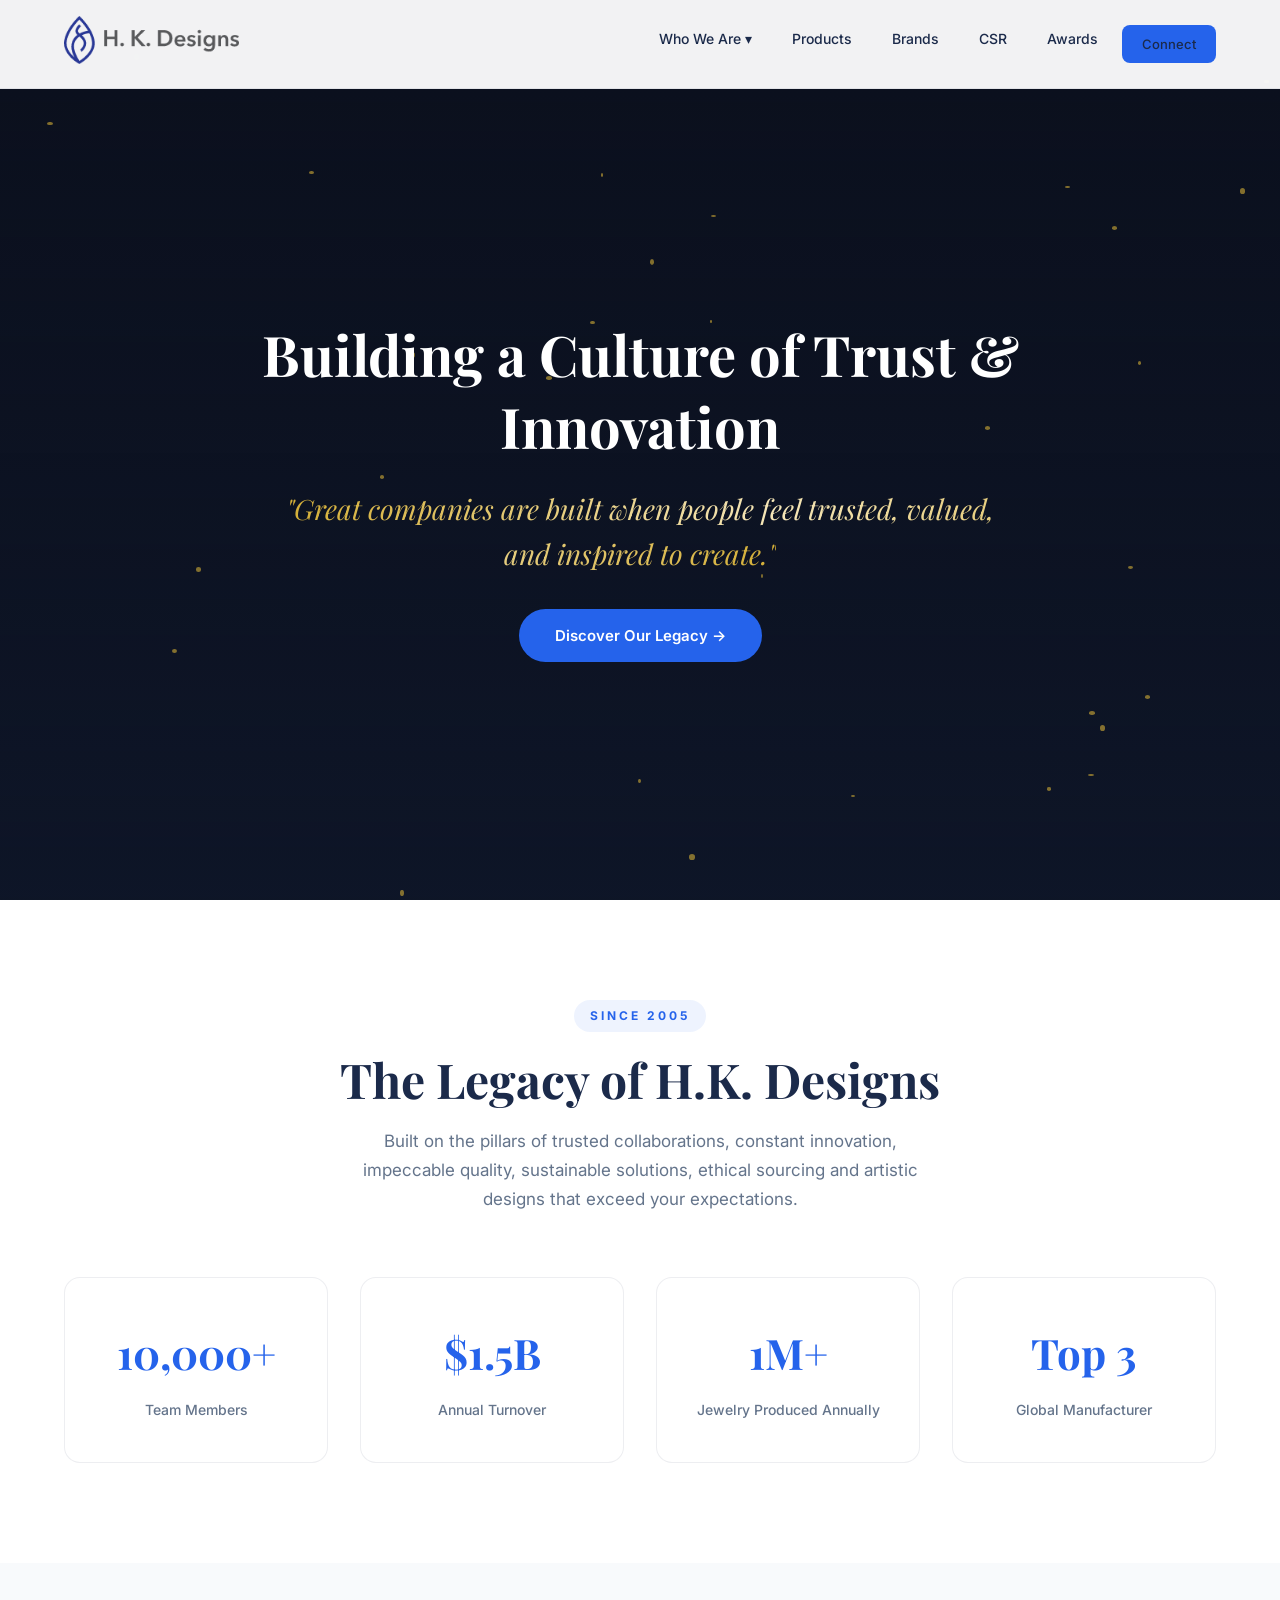
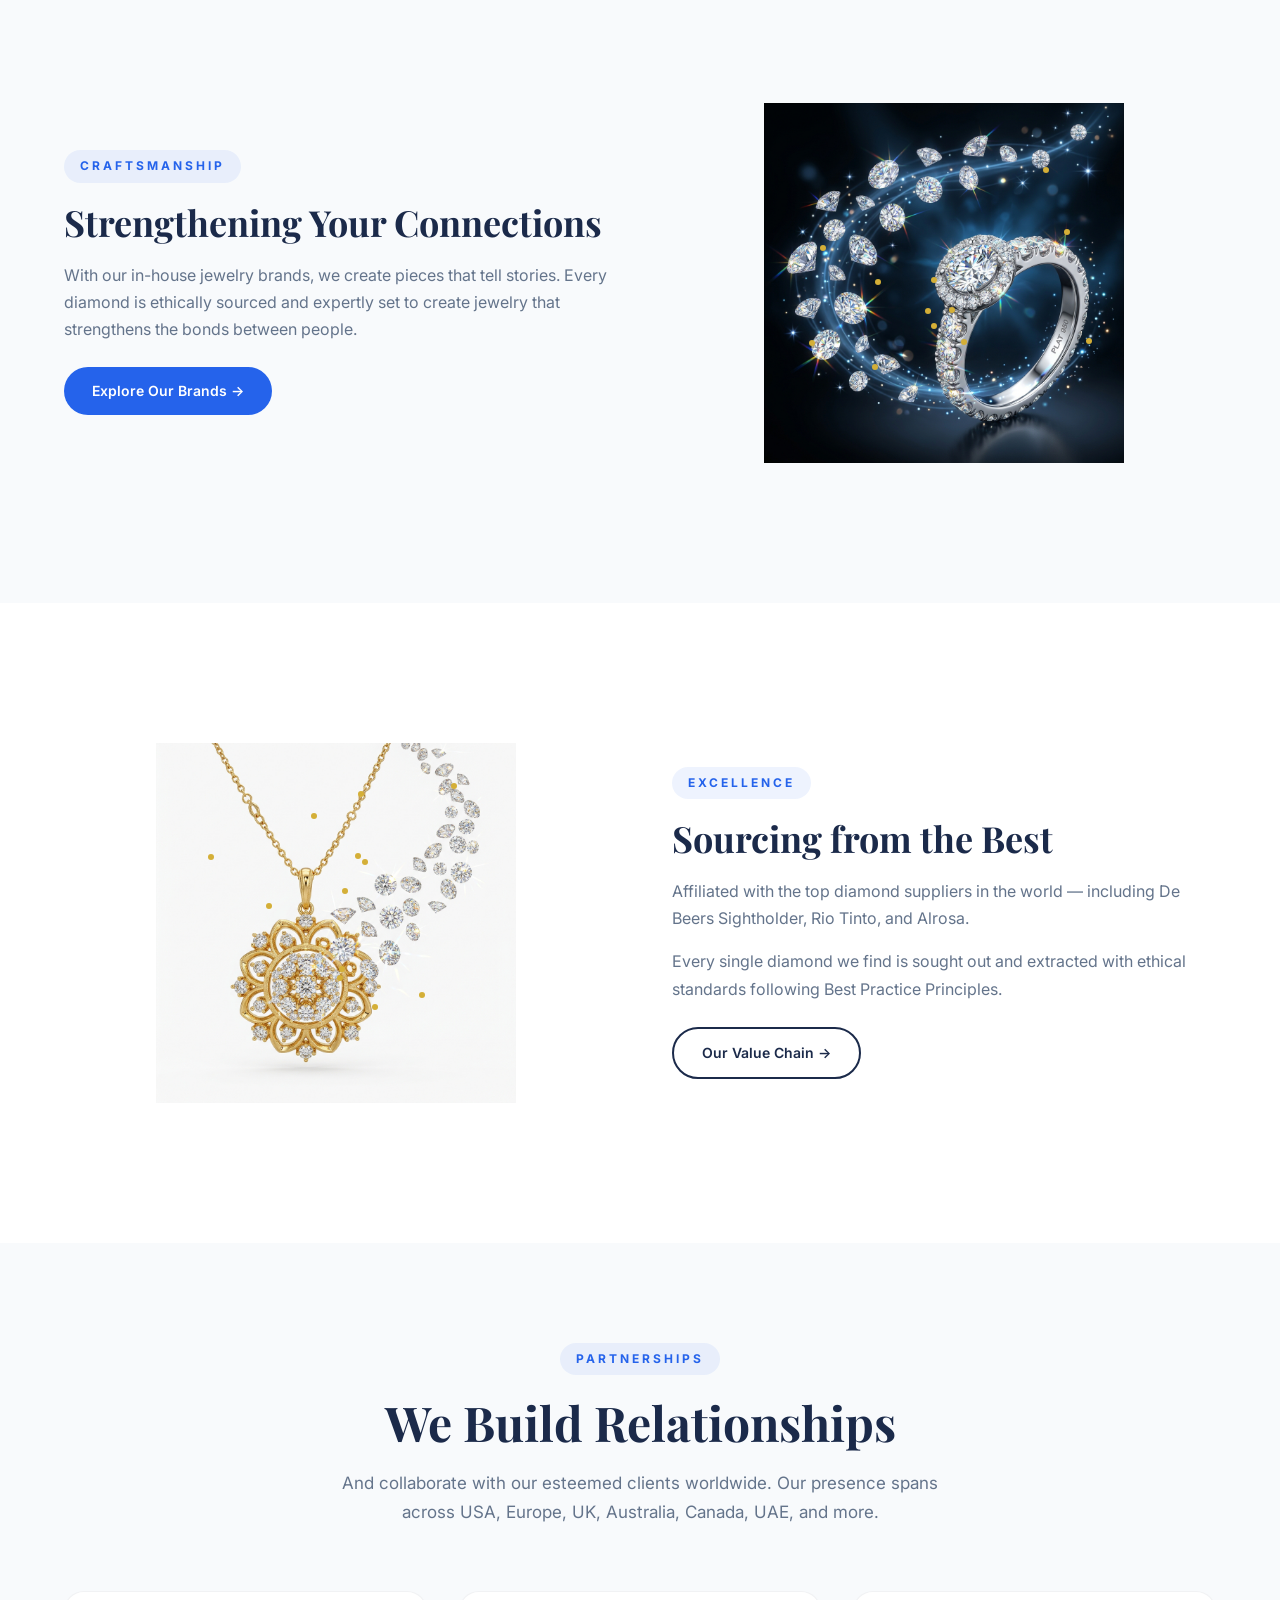
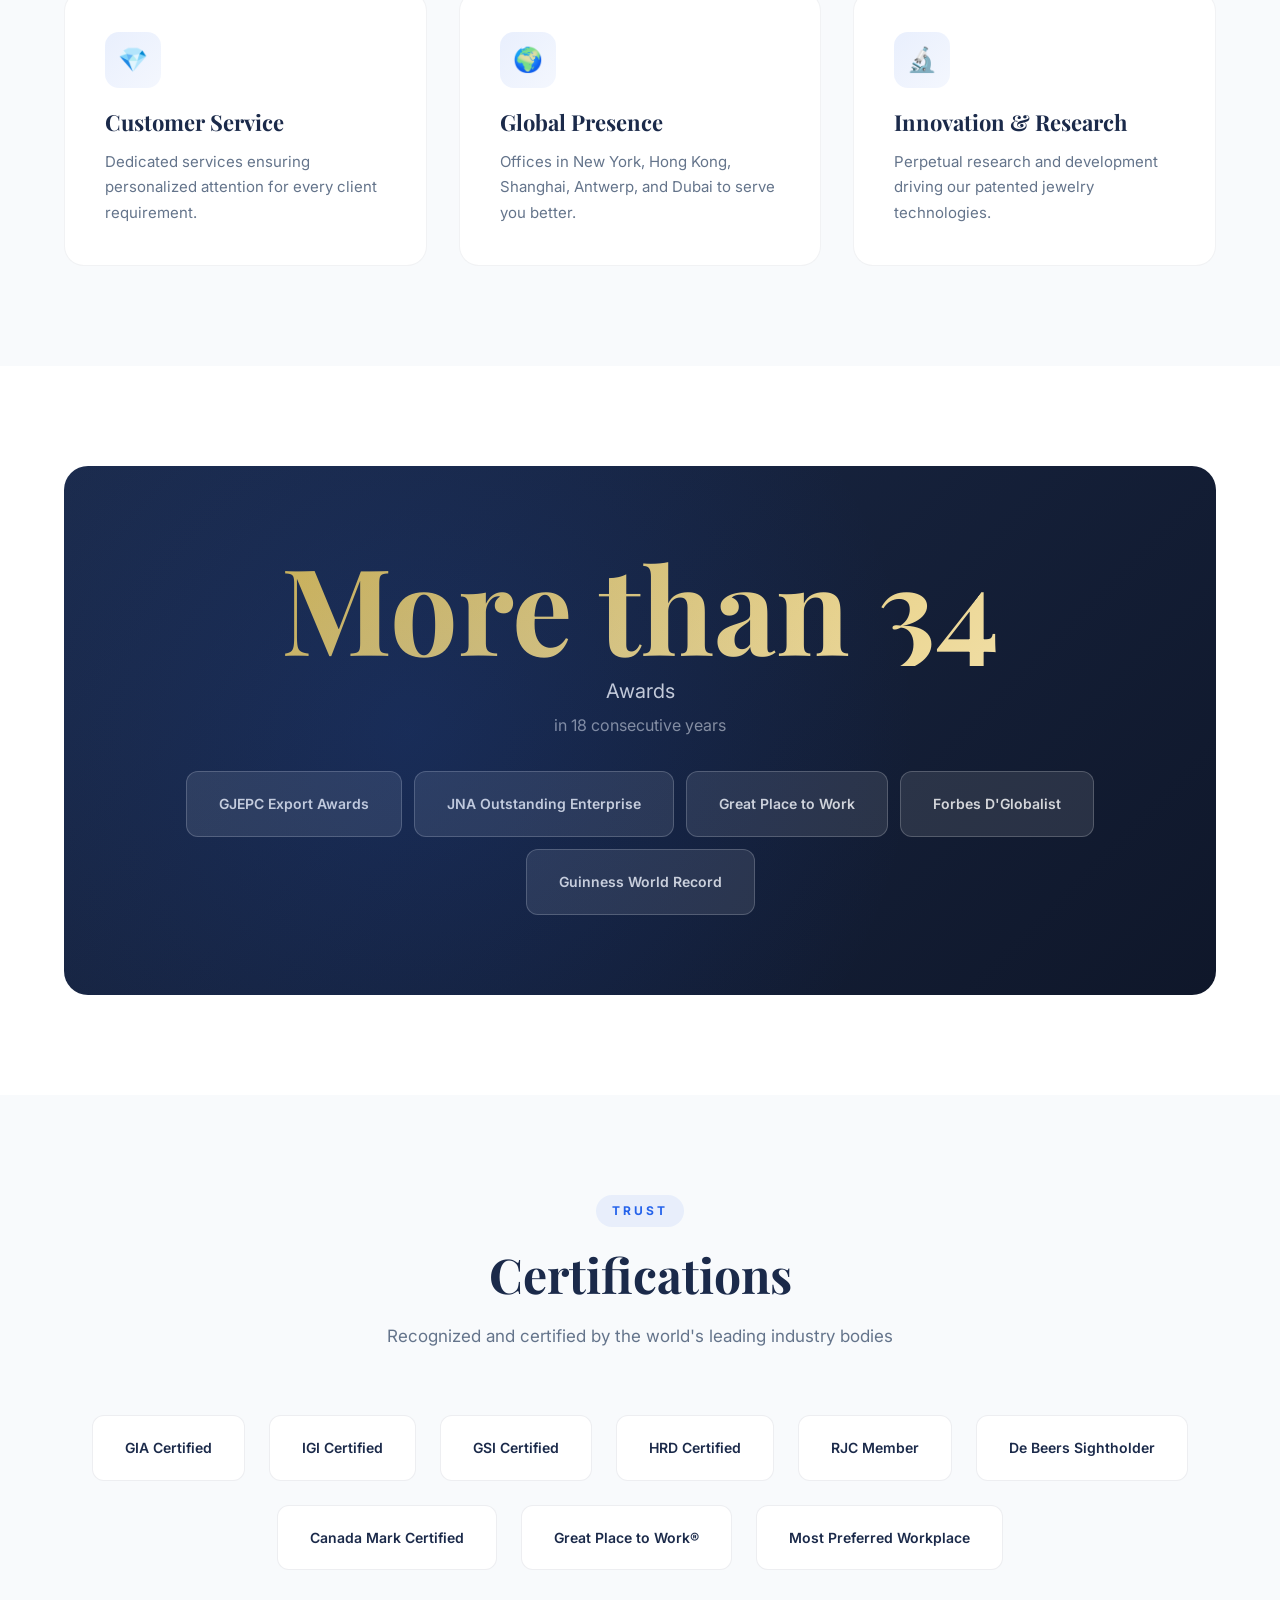
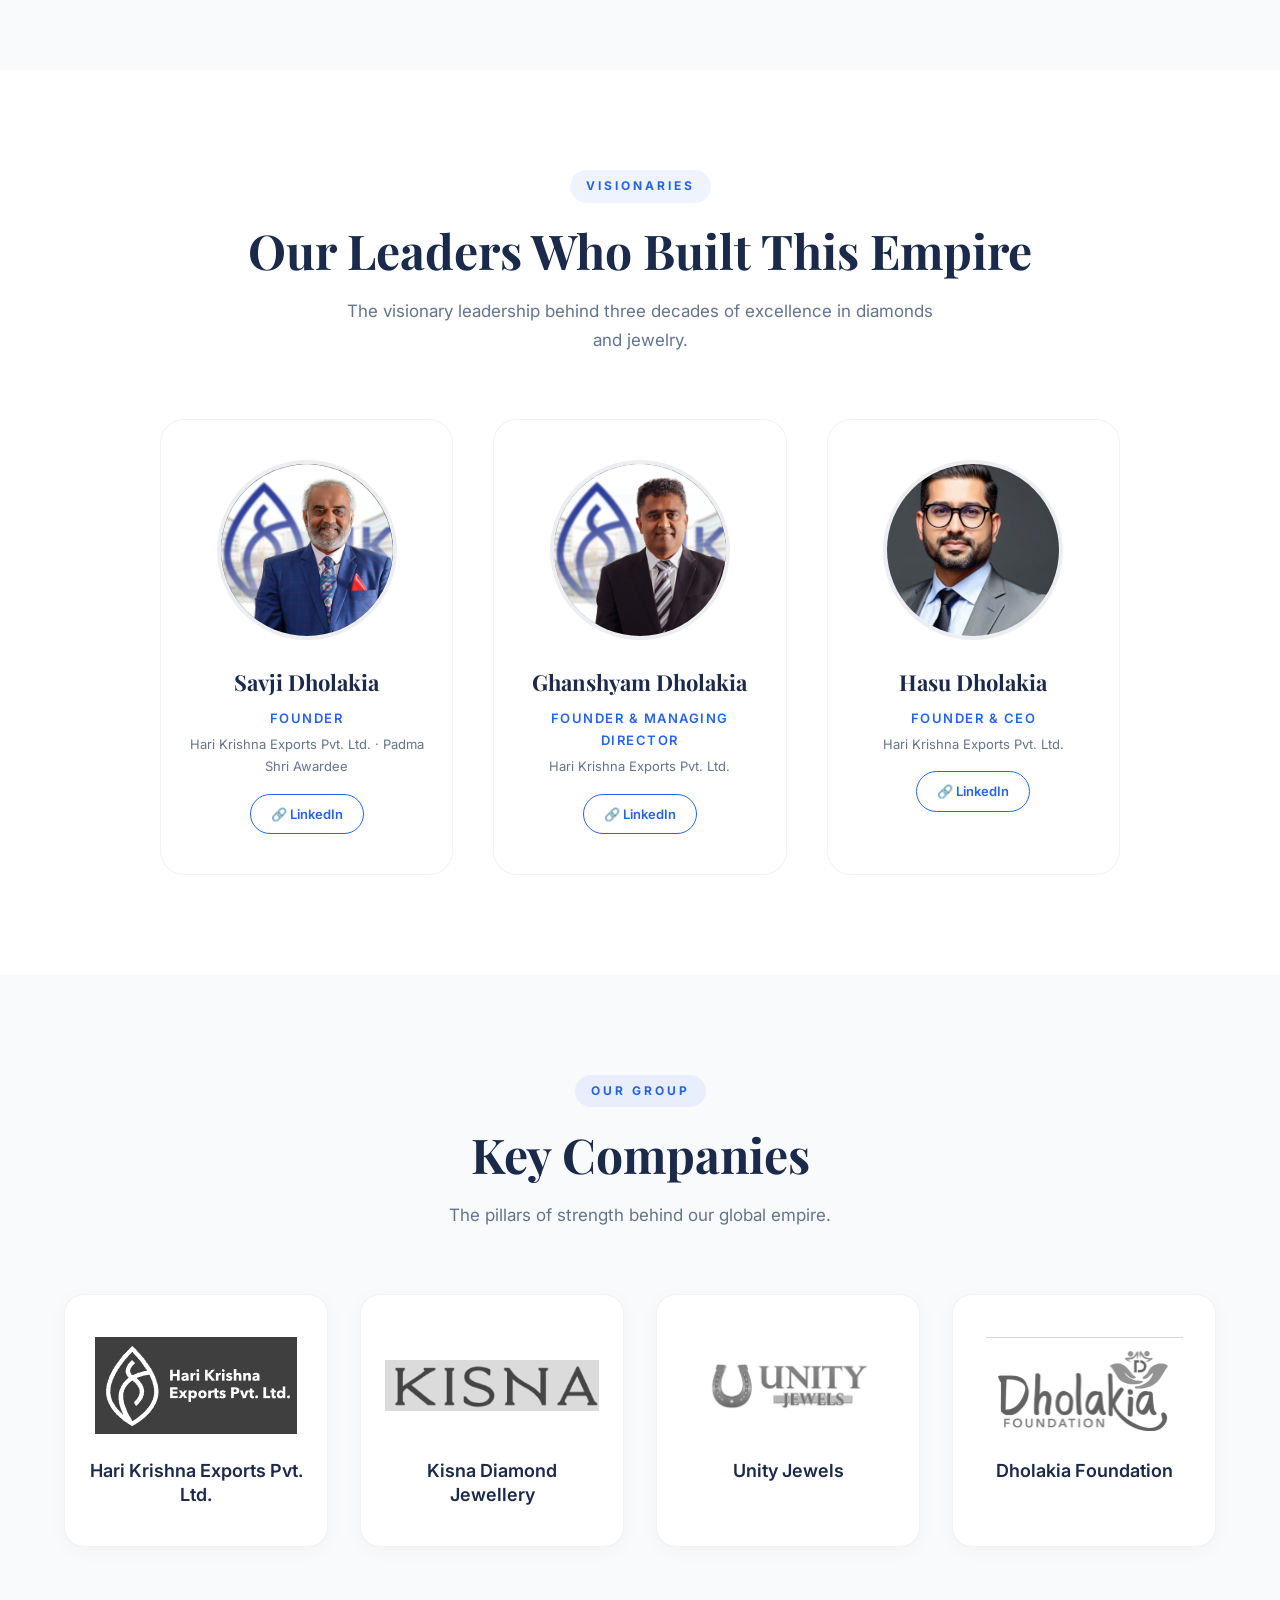
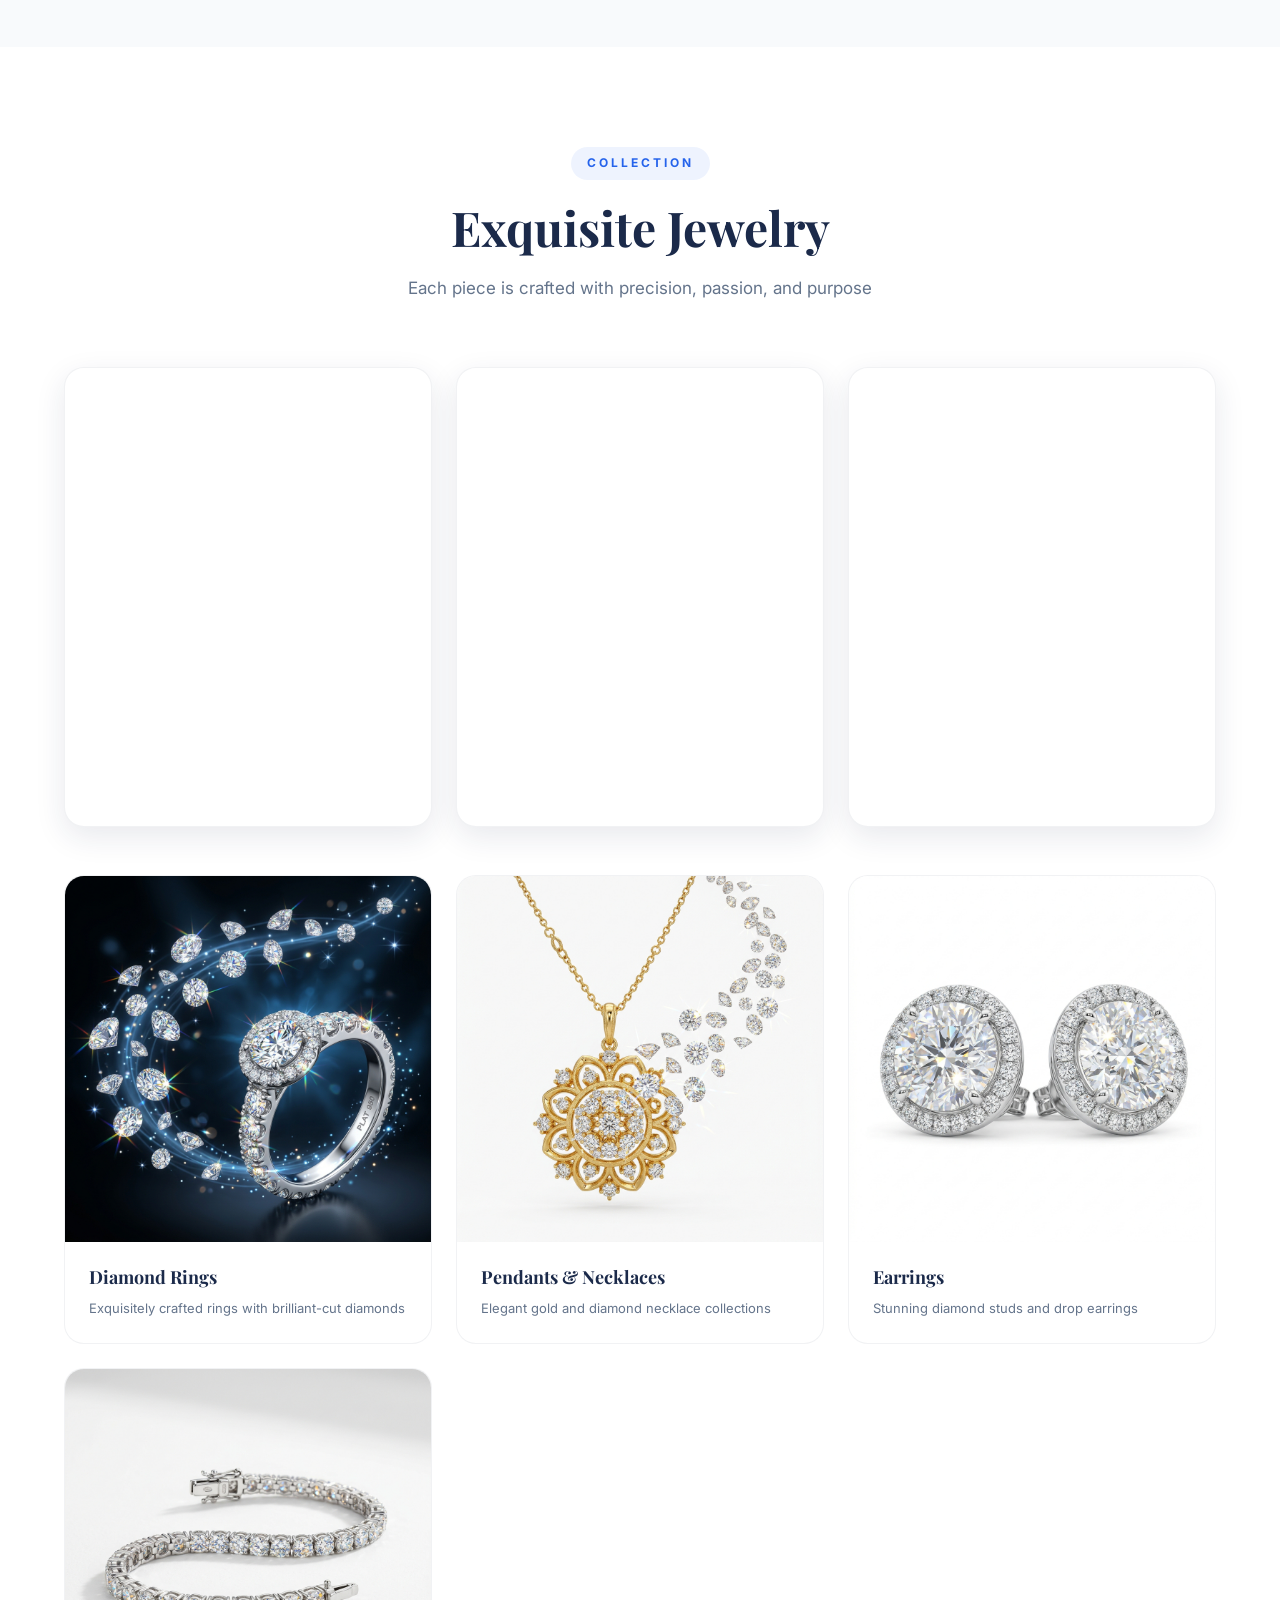
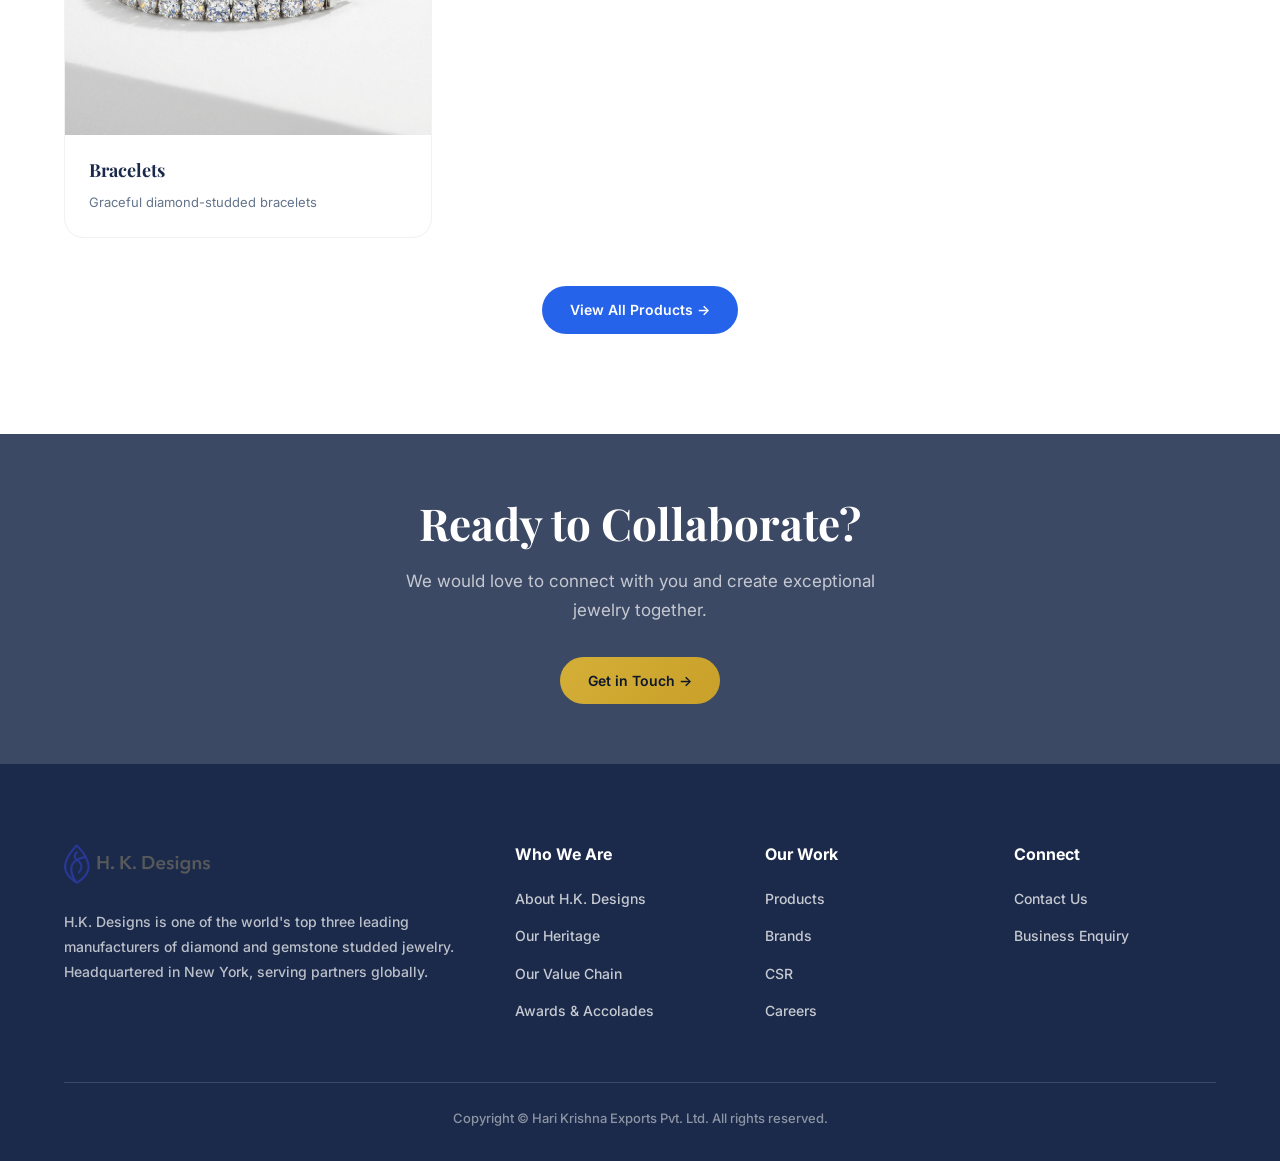
==== commit bd5eb323: "Add CSR and Careers pages, update footer to dark navy with white text" ====
--- a/index.html
+++ b/index.html
@@ -7,7 +7,7 @@
   <meta name="description"
     content="H.K. Designs - Building a culture of Trust and Innovation. World's top diamond and gemstone studded jewelry manufacturer.">
   <title>H.K. Designs | Building a Culture of Trust and Innovation</title>
-  <link rel="stylesheet" href="styles.css">
+  <link rel="stylesheet" href="styles.css?v=2">
   <link rel="icon" href="img/hk--logo.png">
 </head>
 
@@ -28,6 +28,7 @@
         </li>
         <li><a href="products.html">Products</a></li>
         <li><a href="brands.html">Brands</a></li>
+        <li><a href="csr.html">CSR</a></li>
         <li><a href="#awards">Awards</a></li>
         <li><a href="#connect" class="btn btn-primary" style="padding:8px 20px;font-size:13px;">Connect</a></li>
       </ul>
@@ -330,7 +331,7 @@
   </section>
 
   <!-- CONNECT -->
-  <section class="section section-navy" id="connect">
+  <section class="section section-collab" id="connect">
     <div class="container" style="text-align:center;">
       <div class="reveal">
         <h2 style="font-size:clamp(28px,4vw,44px);color:var(--white);margin-bottom:16px;">Ready to Collaborate?</h2>
@@ -346,7 +347,7 @@
     <div class="container">
       <div class="footer-grid">
         <div class="footer-about">
-          <img src="img/hk--logo.png" alt="HK Designs" style="height:40px;filter:brightness(10);">
+          <img src="img/hk--logo.png" alt="HK Designs" style="height:40px;">
           <p>H.K. Designs is one of the world's top three leading manufacturers of diamond and gemstone studded jewelry.
             Headquartered in New York, serving partners globally.</p>
         </div>
@@ -364,6 +365,8 @@
           <ul class="footer-links">
             <li><a href="products.html">Products</a></li>
             <li><a href="brands.html">Brands</a></li>
+            <li><a href="csr.html">CSR</a></li>
+            <li><a href="careers.html">Careers</a></li>
           </ul>
         </div>
         <div>
--- a/styles.css
+++ b/styles.css
@@ -462,9 +462,17 @@
   background: var(--navy);
 }
 
+.section-collab {
+  background: rgba(27, 42, 74, 0.85); /* Slightly lighter / low shaded navy */
+  padding: 60px 0; /* Thinner padding */
+}
+
 .section-navy h2,
 .section-navy h3,
-.section-navy p {
+.section-navy p,
+.section-collab h2,
+.section-collab h3,
+.section-collab p {
   color: var(--white);
 }
 
@@ -1349,9 +1357,16 @@
 
 /* ===== FOOTER ===== */
 .footer {
-  background: var(--navy);
-  color: rgba(255, 255, 255, 0.7);
+  position: relative;
+  background-color: var(--navy);
   padding: 80px 0 32px;
+  color: var(--white);
+  overflow: hidden;
+}
+
+.footer .container {
+  position: relative;
+  z-index: 1;
 }
 
 .footer-grid {
@@ -1366,13 +1381,15 @@
   font-size: 16px;
   margin-bottom: 20px;
   font-family: 'Inter', sans-serif;
-  font-weight: 600;
+  font-weight: 700;
 }
 
 .footer-about p {
   font-size: 14px;
   line-height: 1.8;
   margin-top: 16px;
+  color: rgba(255, 255, 255, 0.7);
+  font-weight: 500;
 }
 
 .footer-links {
@@ -1384,10 +1401,11 @@
 }
 
 .footer-links a {
-  color: rgba(255, 255, 255, 0.6);
+  color: rgba(255, 255, 255, 0.75);
   text-decoration: none;
   font-size: 14px;
   transition: all 0.3s;
+  font-weight: 500;
 }
 
 .footer-links a:hover {
@@ -1396,10 +1414,12 @@
 }
 
 .footer-bottom {
-  border-top: 1px solid rgba(255, 255, 255, 0.1);
+  border-top: 1px solid rgba(255, 255, 255, 0.15);
   padding-top: 24px;
   text-align: center;
   font-size: 13px;
+  color: rgba(255, 255, 255, 0.5);
+  font-weight: 500;
 }
 
 /* ===== BREADCRUMB ===== */
@@ -1799,6 +1819,871 @@
   100% {
     opacity: 0;
     transform: translateY(100vh) translateX(-40px) rotate(-360deg) scale(0.3);
+  }
+}
+
+
+/* ===== CSR PAGE ===== */
+.csr-hero {
+  position: relative;
+  min-height: 70vh;
+  display: flex;
+  align-items: center;
+  justify-content: center;
+  overflow: hidden;
+  padding-top: 80px;
+  background: #0a0e1a;
+}
+
+.csr-hero-bg {
+  position: absolute;
+  inset: 0;
+  z-index: 0;
+}
+
+.csr-hero-bg img {
+  width: 100%;
+  height: 100%;
+  object-fit: cover;
+  filter: brightness(0.85) saturate(1.2);
+}
+
+.csr-hero-overlay {
+  position: absolute;
+  inset: 0;
+  z-index: 1;
+  background: linear-gradient(
+    180deg,
+    rgba(15, 23, 42, 0.3) 0%,
+    rgba(15, 23, 42, 0.4) 40%,
+    rgba(15, 23, 42, 0.85) 100%
+  );
+}
+
+.csr-hero-content {
+  position: relative;
+  z-index: 2;
+  text-align: center;
+  max-width: 800px;
+  padding: 60px 24px;
+  animation: fadeSlideUp 1s ease 0.3s both;
+}
+
+.csr-hero-content h1 {
+  font-size: clamp(32px, 5vw, 60px);
+  color: var(--white);
+  margin-bottom: 20px;
+  line-height: 1.2;
+}
+
+.csr-hero-content p {
+  font-size: 18px;
+  color: rgba(255, 255, 255, 0.8);
+  line-height: 1.7;
+  max-width: 650px;
+  margin: 0 auto;
+}
+
+/* CSR Stats Row */
+.csr-stats-row {
+  display: flex;
+  flex-wrap: wrap;
+  gap: 24px;
+  justify-content: center;
+  margin-top: 16px;
+}
+
+.csr-stat {
+  text-align: center;
+  padding: 32px 28px;
+  border-radius: 20px;
+  background: var(--white);
+  border: 1px solid rgba(27, 42, 74, 0.06);
+  min-width: 180px;
+  flex: 1;
+  max-width: 220px;
+  transition: all 0.4s ease;
+  position: relative;
+  overflow: hidden;
+}
+
+.csr-stat::before {
+  content: '';
+  position: absolute;
+  top: 0;
+  left: 0;
+  right: 0;
+  height: 4px;
+  background: linear-gradient(90deg, #34d399, #2563eb, #f59e0b, #ef4444);
+  transform: scaleX(0);
+  transition: transform 0.5s ease;
+  transform-origin: left;
+}
+
+.csr-stat:hover {
+  transform: translateY(-8px);
+  box-shadow: 0 20px 50px rgba(0, 0, 0, 0.1);
+}
+
+.csr-stat:hover::before {
+  transform: scaleX(1);
+}
+
+.csr-stat-number {
+  font-family: 'Playfair Display', serif;
+  font-size: 36px;
+  font-weight: 700;
+  background: linear-gradient(135deg, #2563eb, #7c3aed);
+  -webkit-background-clip: text;
+  -webkit-text-fill-color: transparent;
+  background-clip: text;
+  line-height: 1.2;
+}
+
+.csr-stat:nth-child(1) .csr-stat-number {
+  background: linear-gradient(135deg, #059669, #34d399);
+  -webkit-background-clip: text;
+  background-clip: text;
+}
+
+.csr-stat:nth-child(2) .csr-stat-number {
+  background: linear-gradient(135deg, #2563eb, #60a5fa);
+  -webkit-background-clip: text;
+  background-clip: text;
+}
+
+.csr-stat:nth-child(3) .csr-stat-number {
+  background: linear-gradient(135deg, #0891b2, #22d3ee);
+  -webkit-background-clip: text;
+  background-clip: text;
+}
+
+.csr-stat:nth-child(4) .csr-stat-number {
+  background: linear-gradient(135deg, #dc2626, #f87171);
+  -webkit-background-clip: text;
+  background-clip: text;
+}
+
+.csr-stat:nth-child(5) .csr-stat-number {
+  background: linear-gradient(135deg, #7c3aed, #a78bfa);
+  -webkit-background-clip: text;
+  background-clip: text;
+}
+
+.csr-stat-label {
+  font-size: 13px;
+  color: var(--text-light);
+  margin-top: 8px;
+  font-weight: 600;
+  text-transform: uppercase;
+  letter-spacing: 0.5px;
+}
+
+/* CSR Initiative Cards */
+.csr-card {
+  display: grid;
+  grid-template-columns: 1fr 1fr;
+  gap: 0;
+  margin-bottom: 48px;
+  border-radius: 24px;
+  overflow: hidden;
+  background: var(--white);
+  border: 1px solid rgba(27, 42, 74, 0.06);
+  box-shadow: 0 8px 32px rgba(0, 0, 0, 0.06);
+  transition: all 0.5s cubic-bezier(0.23, 1, 0.32, 1);
+}
+
+.csr-card:last-child {
+  margin-bottom: 0;
+}
+
+.csr-card:hover {
+  transform: translateY(-8px);
+  box-shadow: 0 28px 72px rgba(0, 0, 0, 0.12);
+}
+
+.csr-card-reverse {
+  direction: rtl;
+}
+
+.csr-card-reverse > * {
+  direction: ltr;
+}
+
+.csr-card-img {
+  position: relative;
+  overflow: hidden;
+  aspect-ratio: 4/3;
+}
+
+.csr-card-img::after {
+  content: '';
+  position: absolute;
+  inset: 0;
+  z-index: 1;
+  opacity: 0.45;
+  mix-blend-mode: multiply;
+  transition: opacity 0.5s ease;
+  pointer-events: none;
+}
+
+.csr-card:hover .csr-card-img::after {
+  opacity: 0.3;
+}
+
+/* Color overlays per initiative */
+#csr-trees .csr-card-img::after {
+  background: linear-gradient(135deg, #34d399, #059669, #a7f3d0);
+}
+
+#csr-water .csr-card-img::after {
+  background: linear-gradient(135deg, #60a5fa, #2563eb, #bfdbfe);
+}
+
+#csr-blood .csr-card-img::after {
+  background: linear-gradient(135deg, #f87171, #dc2626, #fecaca);
+}
+
+#csr-medical .csr-card-img::after {
+  background: linear-gradient(135deg, #a78bfa, #7c3aed, #ddd6fe);
+}
+
+#csr-education .csr-card-img::after {
+  background: linear-gradient(135deg, #fbbf24, #d97706, #fef3c7);
+}
+
+#csr-food .csr-card-img::after {
+  background: linear-gradient(135deg, #fb923c, #ea580c, #fed7aa);
+}
+
+.csr-card-img img {
+  width: 100%;
+  height: 100%;
+  object-fit: cover;
+  transition: transform 0.8s cubic-bezier(0.23, 1, 0.32, 1), filter 0.5s ease;
+  filter: brightness(1.1) contrast(1.05);
+}
+
+.csr-card:hover .csr-card-img img {
+  transform: scale(1.08);
+}
+
+.csr-card-badge {
+  position: absolute;
+  top: 20px;
+  left: 20px;
+  padding: 8px 18px;
+  border-radius: 50px;
+  color: #fff;
+  font-size: 12px;
+  font-weight: 700;
+  letter-spacing: 0.5px;
+  text-transform: uppercase;
+  box-shadow: 0 4px 16px rgba(0, 0, 0, 0.2);
+  backdrop-filter: blur(8px);
+  z-index: 2;
+}
+
+.csr-card-reverse .csr-card-badge {
+  left: auto;
+  right: 20px;
+}
+
+.csr-card-content {
+  padding: 48px 40px;
+  display: flex;
+  flex-direction: column;
+  justify-content: center;
+}
+
+.csr-card-content h3 {
+  font-size: clamp(22px, 2.5vw, 28px);
+  color: var(--navy);
+  margin-bottom: 8px;
+  line-height: 1.3;
+}
+
+.csr-card-subtitle {
+  display: inline-block;
+  font-size: 13px;
+  font-weight: 700;
+  letter-spacing: 1px;
+  text-transform: uppercase;
+  margin-bottom: 20px;
+  padding: 5px 14px;
+  border-radius: 50px;
+  background: rgba(37, 99, 235, 0.08);
+  color: var(--blue);
+}
+
+#csr-trees .csr-card-subtitle {
+  background: rgba(5, 150, 105, 0.1);
+  color: #059669;
+}
+
+#csr-water .csr-card-subtitle {
+  background: rgba(37, 99, 235, 0.08);
+  color: #2563eb;
+}
+
+#csr-blood .csr-card-subtitle {
+  background: rgba(220, 38, 38, 0.08);
+  color: #dc2626;
+}
+
+#csr-medical .csr-card-subtitle {
+  background: rgba(124, 58, 237, 0.08);
+  color: #7c3aed;
+}
+
+#csr-education .csr-card-subtitle {
+  background: rgba(217, 119, 6, 0.08);
+  color: #d97706;
+}
+
+#csr-food .csr-card-subtitle {
+  background: rgba(234, 88, 12, 0.08);
+  color: #ea580c;
+}
+
+.csr-card-content p {
+  font-size: 15px;
+  color: var(--text-light);
+  line-height: 1.8;
+}
+
+@media (max-width: 768px) {
+  .csr-card,
+  .csr-card.csr-card-reverse {
+    grid-template-columns: 1fr;
+    direction: ltr;
+  }
+
+  .csr-card-content {
+    padding: 32px 24px;
+  }
+
+  .csr-stats-row {
+    flex-direction: column;
+    align-items: center;
+  }
+
+  .csr-stat {
+    max-width: 100%;
+    width: 100%;
+  }
+
+  .csr-card-badge {
+    left: 16px !important;
+    right: auto !important;
+  }
+}
+
+/* ===== CAREERS PAGE ===== */
+.careers-hero {
+  position: relative;
+  min-height: 80vh;
+  display: flex;
+  align-items: center;
+  justify-content: center;
+  overflow: hidden;
+  padding-top: 80px;
+  background: #0a0e1a;
+}
+
+.careers-hero-bg {
+  position: absolute;
+  inset: 0;
+  z-index: 0;
+}
+
+.careers-hero-bg img {
+  width: 100%;
+  height: 100%;
+  object-fit: cover;
+  filter: brightness(0.7) saturate(1.1);
+}
+
+.careers-hero-overlay {
+  position: absolute;
+  inset: 0;
+  z-index: 1;
+  background: linear-gradient(
+    135deg,
+    rgba(15, 23, 42, 0.7) 0%,
+    rgba(37, 99, 235, 0.3) 50%,
+    rgba(15, 23, 42, 0.85) 100%
+  );
+}
+
+/* Floating 3D geometric shapes */
+.careers-hero-shapes {
+  position: absolute;
+  inset: 0;
+  z-index: 2;
+  pointer-events: none;
+  perspective: 1000px;
+}
+
+.floating-shape {
+  position: absolute;
+  border-radius: 12px;
+  opacity: 0.15;
+  backdrop-filter: blur(4px);
+  border: 1px solid rgba(255, 255, 255, 0.2);
+}
+
+.shape-1 {
+  width: 120px;
+  height: 120px;
+  top: 15%;
+  left: 8%;
+  background: linear-gradient(135deg, rgba(212, 175, 55, 0.4), transparent);
+  animation: floatShape1 8s ease-in-out infinite;
+  transform: rotate(45deg);
+}
+
+.shape-2 {
+  width: 80px;
+  height: 80px;
+  top: 25%;
+  right: 12%;
+  background: linear-gradient(135deg, rgba(37, 99, 235, 0.4), transparent);
+  animation: floatShape2 10s ease-in-out infinite;
+  border-radius: 50%;
+}
+
+.shape-3 {
+  width: 60px;
+  height: 60px;
+  bottom: 30%;
+  left: 15%;
+  background: linear-gradient(135deg, rgba(255, 255, 255, 0.3), transparent);
+  animation: floatShape3 7s ease-in-out infinite;
+  transform: rotate(30deg);
+}
+
+.shape-4 {
+  width: 100px;
+  height: 100px;
+  bottom: 20%;
+  right: 8%;
+  background: linear-gradient(135deg, rgba(212, 175, 55, 0.3), transparent);
+  animation: floatShape1 12s ease-in-out infinite reverse;
+  border-radius: 50%;
+}
+
+.shape-5 {
+  width: 50px;
+  height: 50px;
+  top: 50%;
+  left: 50%;
+  background: linear-gradient(135deg, rgba(37, 99, 235, 0.3), transparent);
+  animation: floatShape2 9s ease-in-out infinite;
+  transform: rotate(60deg);
+}
+
+@keyframes floatShape1 {
+  0%, 100% { transform: rotate(45deg) translateY(0) rotateX(0); }
+  50% { transform: rotate(45deg) translateY(-30px) rotateX(20deg); }
+}
+
+@keyframes floatShape2 {
+  0%, 100% { transform: translateY(0) rotateZ(0deg) scale(1); }
+  33% { transform: translateY(-25px) rotateZ(120deg) scale(1.1); }
+  66% { transform: translateY(10px) rotateZ(240deg) scale(0.95); }
+}
+
+@keyframes floatShape3 {
+  0%, 100% { transform: rotate(30deg) translateX(0) translateY(0); }
+  50% { transform: rotate(30deg) translateX(20px) translateY(-20px); }
+}
+
+.careers-hero-content {
+  position: relative;
+  z-index: 3;
+  text-align: center;
+  max-width: 800px;
+  padding: 60px 24px;
+  animation: fadeSlideUp 1s ease 0.3s both;
+}
+
+.careers-hero-content h1 {
+  font-size: clamp(36px, 6vw, 68px);
+  color: var(--white);
+  margin-bottom: 20px;
+  line-height: 1.15;
+  text-shadow: 0 4px 30px rgba(0, 0, 0, 0.3);
+}
+
+.careers-hero-content p {
+  font-size: 18px;
+  color: rgba(255, 255, 255, 0.85);
+  line-height: 1.7;
+  max-width: 620px;
+  margin: 0 auto;
+}
+
+/* Career Perks Grid */
+.career-perks-grid {
+  display: grid;
+  grid-template-columns: repeat(4, 1fr);
+  gap: 28px;
+}
+
+.career-perk-card {
+  text-align: center;
+  padding: 40px 24px;
+  border-radius: 24px;
+  background: var(--white);
+  border: 1px solid rgba(27, 42, 74, 0.06);
+  transition: all 0.5s cubic-bezier(0.23, 1, 0.32, 1);
+  position: relative;
+  overflow: hidden;
+  perspective: 800px;
+}
+
+.career-perk-card::before {
+  content: '';
+  position: absolute;
+  top: 0;
+  left: 0;
+  right: 0;
+  height: 4px;
+  background: linear-gradient(90deg, var(--blue), var(--gold));
+  transform: scaleX(0);
+  transition: transform 0.5s ease;
+  transform-origin: left;
+}
+
+.career-perk-card:hover {
+  transform: translateY(-10px) rotateX(5deg);
+  box-shadow: 0 30px 80px rgba(0, 0, 0, 0.1);
+}
+
+.career-perk-card:hover::before {
+  transform: scaleX(1);
+}
+
+.career-perk-icon {
+  font-size: 44px;
+  margin-bottom: 20px;
+  animation: iconBounce 3s ease-in-out infinite;
+}
+
+.career-perk-card:nth-child(2) .career-perk-icon { animation-delay: 0.3s; }
+.career-perk-card:nth-child(3) .career-perk-icon { animation-delay: 0.6s; }
+.career-perk-card:nth-child(4) .career-perk-icon { animation-delay: 0.9s; }
+
+@keyframes iconBounce {
+  0%, 100% { transform: translateY(0); }
+  50% { transform: translateY(-8px); }
+}
+
+.career-perk-card h3 {
+  font-size: 20px;
+  margin-bottom: 10px;
+}
+
+.career-perk-card p {
+  font-size: 14px;
+  color: var(--text-light);
+  line-height: 1.7;
+}
+
+/* Filter Bar */
+.career-filter-bar {
+  display: flex;
+  flex-wrap: wrap;
+  gap: 12px;
+  justify-content: center;
+  margin-bottom: 48px;
+  padding: 16px 24px;
+  background: var(--white);
+  border-radius: 60px;
+  box-shadow: 0 8px 32px rgba(0, 0, 0, 0.06);
+  border: 1px solid rgba(27, 42, 74, 0.06);
+}
+
+.career-filter-btn {
+  padding: 10px 24px;
+  border-radius: 50px;
+  border: 2px solid rgba(27, 42, 74, 0.1);
+  background: transparent;
+  color: var(--text);
+  font-weight: 600;
+  font-size: 13px;
+  cursor: pointer;
+  transition: all 0.3s ease;
+  font-family: 'Inter', sans-serif;
+}
+
+.career-filter-btn:hover {
+  border-color: var(--blue);
+  color: var(--blue);
+  transform: translateY(-2px);
+}
+
+.career-filter-btn.active {
+  background: var(--blue);
+  color: var(--white);
+  border-color: var(--blue);
+  box-shadow: 0 4px 16px rgba(37, 99, 235, 0.3);
+}
+
+/* Career Cards Grid */
+.career-cards-grid {
+  display: grid;
+  grid-template-columns: repeat(auto-fill, minmax(320px, 1fr));
+  gap: 32px;
+}
+
+@keyframes cardFadeIn {
+  from { opacity: 0; transform: translateY(20px) scale(0.95); }
+  to { opacity: 1; transform: translateY(0) scale(1); }
+}
+
+/* 3D Flip Card */
+.career-card {
+  perspective: 1200px;
+  height: 380px;
+}
+
+.career-card-inner {
+  position: relative;
+  width: 100%;
+  height: 100%;
+  transition: transform 0.8s cubic-bezier(0.23, 1, 0.32, 1);
+  transform-style: preserve-3d;
+}
+
+.career-card:hover .career-card-inner {
+  transform: rotateY(180deg);
+}
+
+.career-card-front,
+.career-card-back {
+  position: absolute;
+  inset: 0;
+  border-radius: 24px;
+  backface-visibility: hidden;
+  -webkit-backface-visibility: hidden;
+  overflow: hidden;
+}
+
+.career-card-front {
+  background: var(--white);
+  border: 1px solid rgba(27, 42, 74, 0.06);
+  padding: 36px 28px;
+  display: flex;
+  flex-direction: column;
+  box-shadow: 0 8px 32px rgba(0, 0, 0, 0.06);
+  transition: box-shadow 0.4s ease;
+}
+
+.career-card:hover .career-card-front {
+  box-shadow: 0 20px 60px rgba(0, 0, 0, 0.15);
+}
+
+.career-card-back {
+  background: linear-gradient(135deg, var(--navy), #1a365d);
+  border: 1px solid rgba(37, 99, 235, 0.3);
+  padding: 36px 28px;
+  transform: rotateY(180deg);
+  display: flex;
+  flex-direction: column;
+  justify-content: center;
+  box-shadow: 0 20px 60px rgba(0, 0, 0, 0.2);
+}
+
+.career-card-back h4 {
+  color: var(--gold);
+  font-size: 16px;
+  margin-bottom: 16px;
+  font-family: 'Inter', sans-serif;
+  text-transform: uppercase;
+  letter-spacing: 2px;
+}
+
+.career-card-back ul {
+  list-style: none;
+  padding: 0;
+  margin-bottom: 28px;
+}
+
+.career-card-back ul li {
+  color: rgba(255, 255, 255, 0.85);
+  font-size: 14px;
+  padding: 8px 0;
+  border-bottom: 1px solid rgba(255, 255, 255, 0.1);
+  padding-left: 20px;
+  position: relative;
+  line-height: 1.5;
+}
+
+.career-card-back ul li::before {
+  content: '✦';
+  position: absolute;
+  left: 0;
+  color: var(--gold);
+  font-size: 10px;
+  top: 10px;
+}
+
+.career-apply-btn {
+  align-self: flex-start;
+  font-size: 13px !important;
+  padding: 10px 24px !important;
+}
+
+/* Card Tags */
+.career-card-tag {
+  display: inline-block;
+  padding: 5px 14px;
+  border-radius: 50px;
+  font-size: 11px;
+  font-weight: 700;
+  letter-spacing: 1px;
+  text-transform: uppercase;
+  margin-bottom: 16px;
+  width: fit-content;
+}
+
+.tag-management {
+  background: linear-gradient(135deg, rgba(37, 99, 235, 0.12), rgba(37, 99, 235, 0.05));
+  color: var(--blue);
+}
+
+.tag-design {
+  background: linear-gradient(135deg, rgba(124, 58, 237, 0.12), rgba(124, 58, 237, 0.05));
+  color: #7c3aed;
+}
+
+.tag-finance {
+  background: linear-gradient(135deg, rgba(5, 150, 105, 0.12), rgba(5, 150, 105, 0.05));
+  color: #059669;
+}
+
+.tag-sales {
+  background: linear-gradient(135deg, rgba(234, 88, 12, 0.12), rgba(234, 88, 12, 0.05));
+  color: #ea580c;
+}
+
+.career-card-emoji {
+  font-size: 40px;
+  margin-bottom: 16px;
+}
+
+.career-card-front h3 {
+  font-size: 22px;
+  color: var(--navy);
+  margin-bottom: 8px;
+  line-height: 1.3;
+}
+
+.career-card-location {
+  font-size: 13px;
+  color: var(--blue);
+  font-weight: 600;
+  margin-bottom: 12px;
+}
+
+.career-card-snippet {
+  font-size: 14px;
+  color: var(--text-light);
+  line-height: 1.6;
+  flex: 1;
+}
+
+.career-card-meta {
+  display: flex;
+  gap: 12px;
+  margin-top: 16px;
+}
+
+.career-card-meta span {
+  padding: 4px 12px;
+  border-radius: 50px;
+  background: rgba(37, 99, 235, 0.06);
+  color: var(--text-light);
+  font-size: 12px;
+  font-weight: 600;
+}
+
+.career-card-flip-hint {
+  margin-top: 12px;
+  font-size: 12px;
+  color: var(--blue);
+  font-weight: 600;
+  opacity: 0.6;
+  transition: opacity 0.3s;
+}
+
+.career-card:hover .career-card-flip-hint {
+  opacity: 0;
+}
+
+/* Careers Responsive */
+@media (max-width: 1024px) {
+  .career-perks-grid {
+    grid-template-columns: repeat(2, 1fr);
+  }
+}
+
+@media (max-width: 768px) {
+  .career-perks-grid {
+    grid-template-columns: 1fr;
+    max-width: 400px;
+    margin: 0 auto;
+  }
+
+  .career-cards-grid {
+    grid-template-columns: 1fr;
+    max-width: 400px;
+    margin: 0 auto;
+  }
+
+  .career-card {
+    height: auto;
+    min-height: 380px;
+  }
+
+  .career-card-inner {
+    transform: none !important;
+  }
+
+  .career-card-front {
+    position: relative;
+  }
+
+  .career-card-back {
+    position: relative;
+    transform: none;
+    margin-top: -1px;
+    border-radius: 0 0 24px 24px;
+  }
+
+  .career-card-front {
+    border-radius: 24px 24px 0 0;
+  }
+
+  .career-card-flip-hint {
+    display: none;
+  }
+
+  .career-filter-bar {
+    border-radius: 20px;
+    padding: 12px 16px;
+    gap: 8px;
+  }
+
+  .career-filter-btn {
+    padding: 8px 16px;
+    font-size: 12px;
+  }
+
+  .floating-shape {
+    display: none;
   }
 }
 
